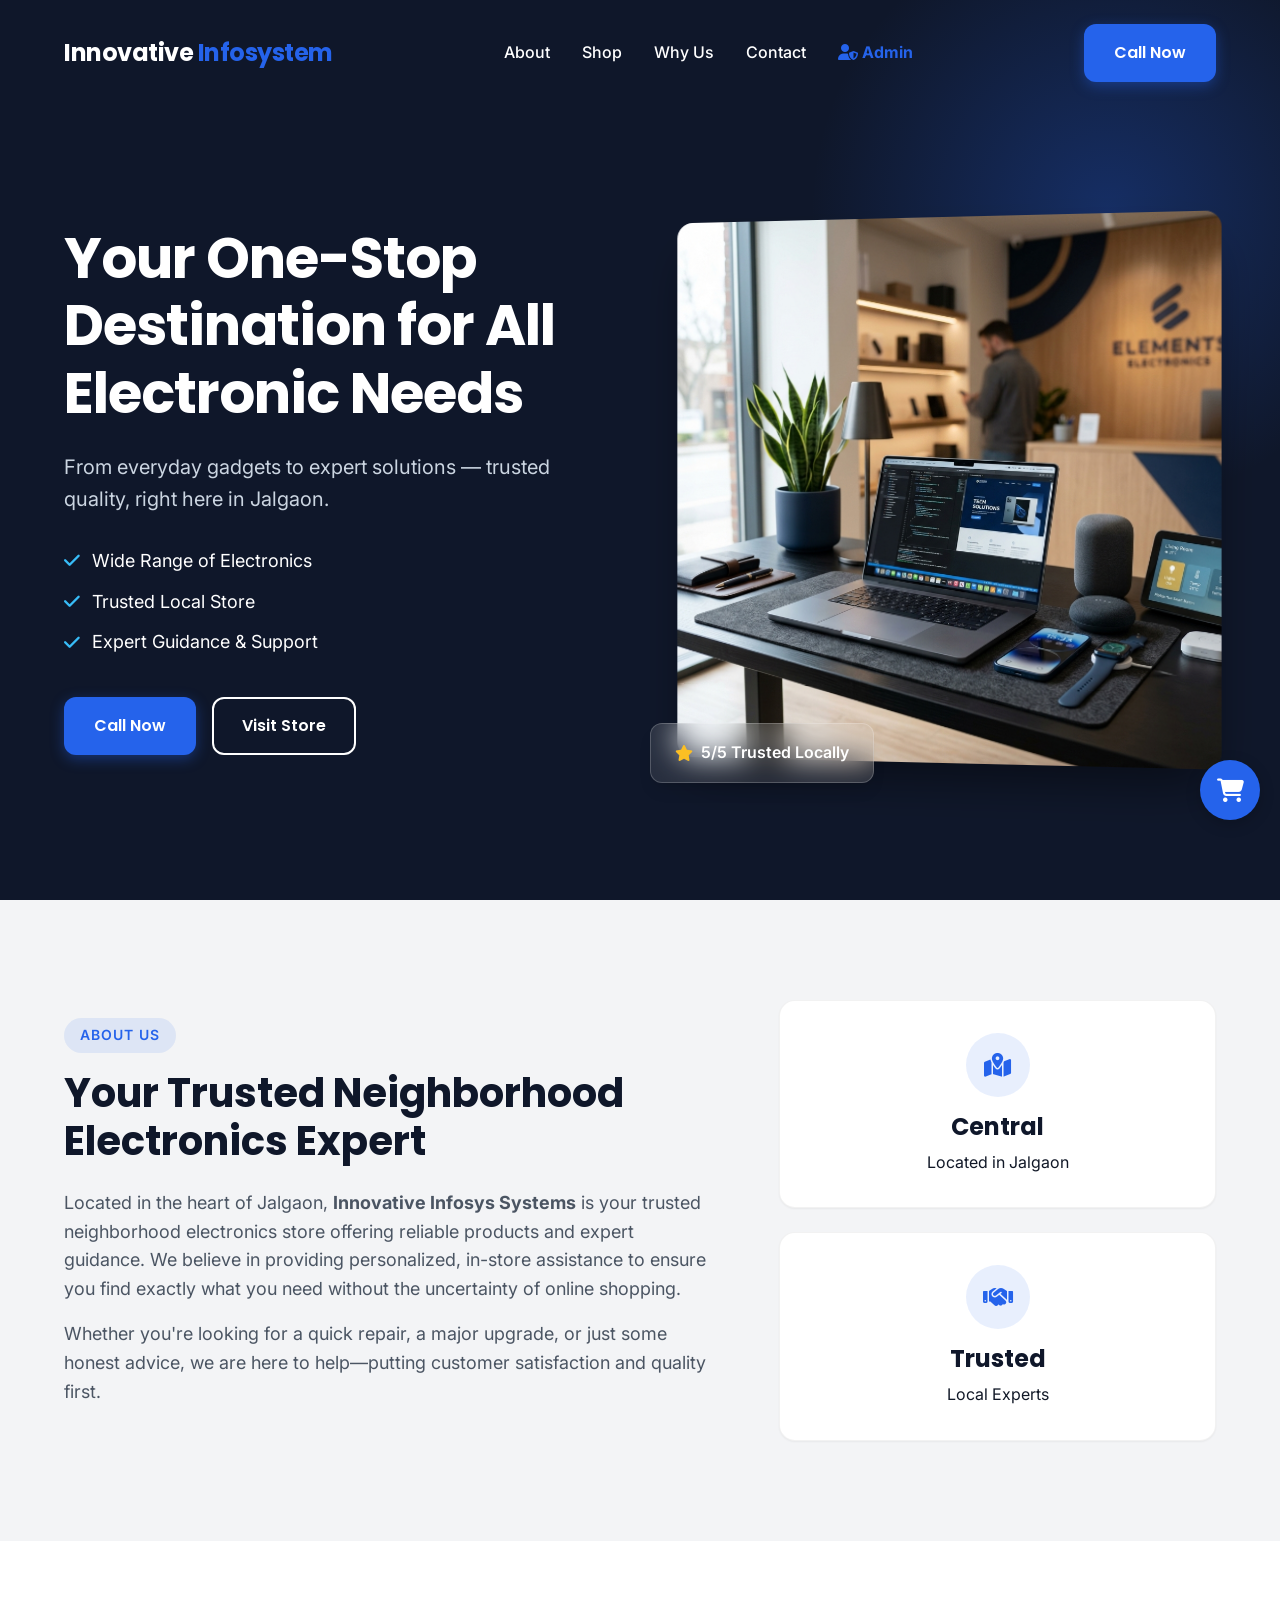
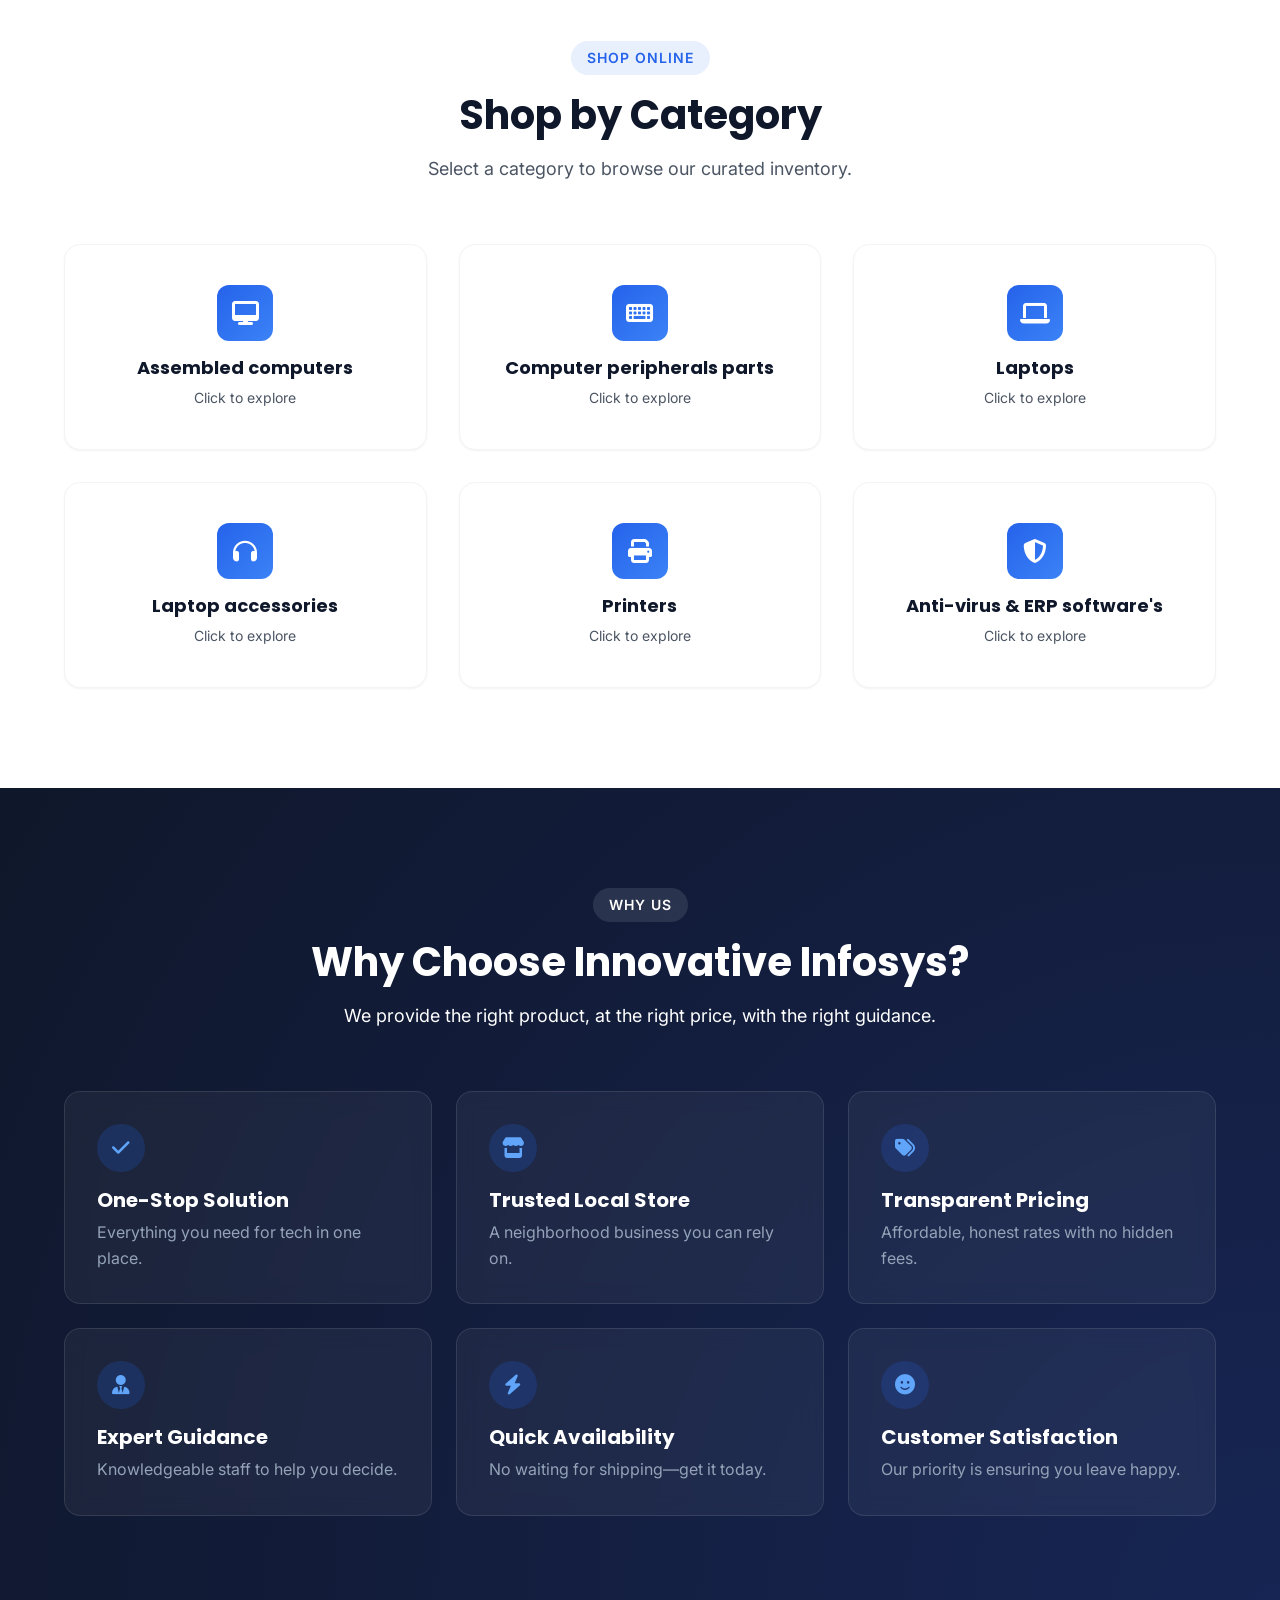
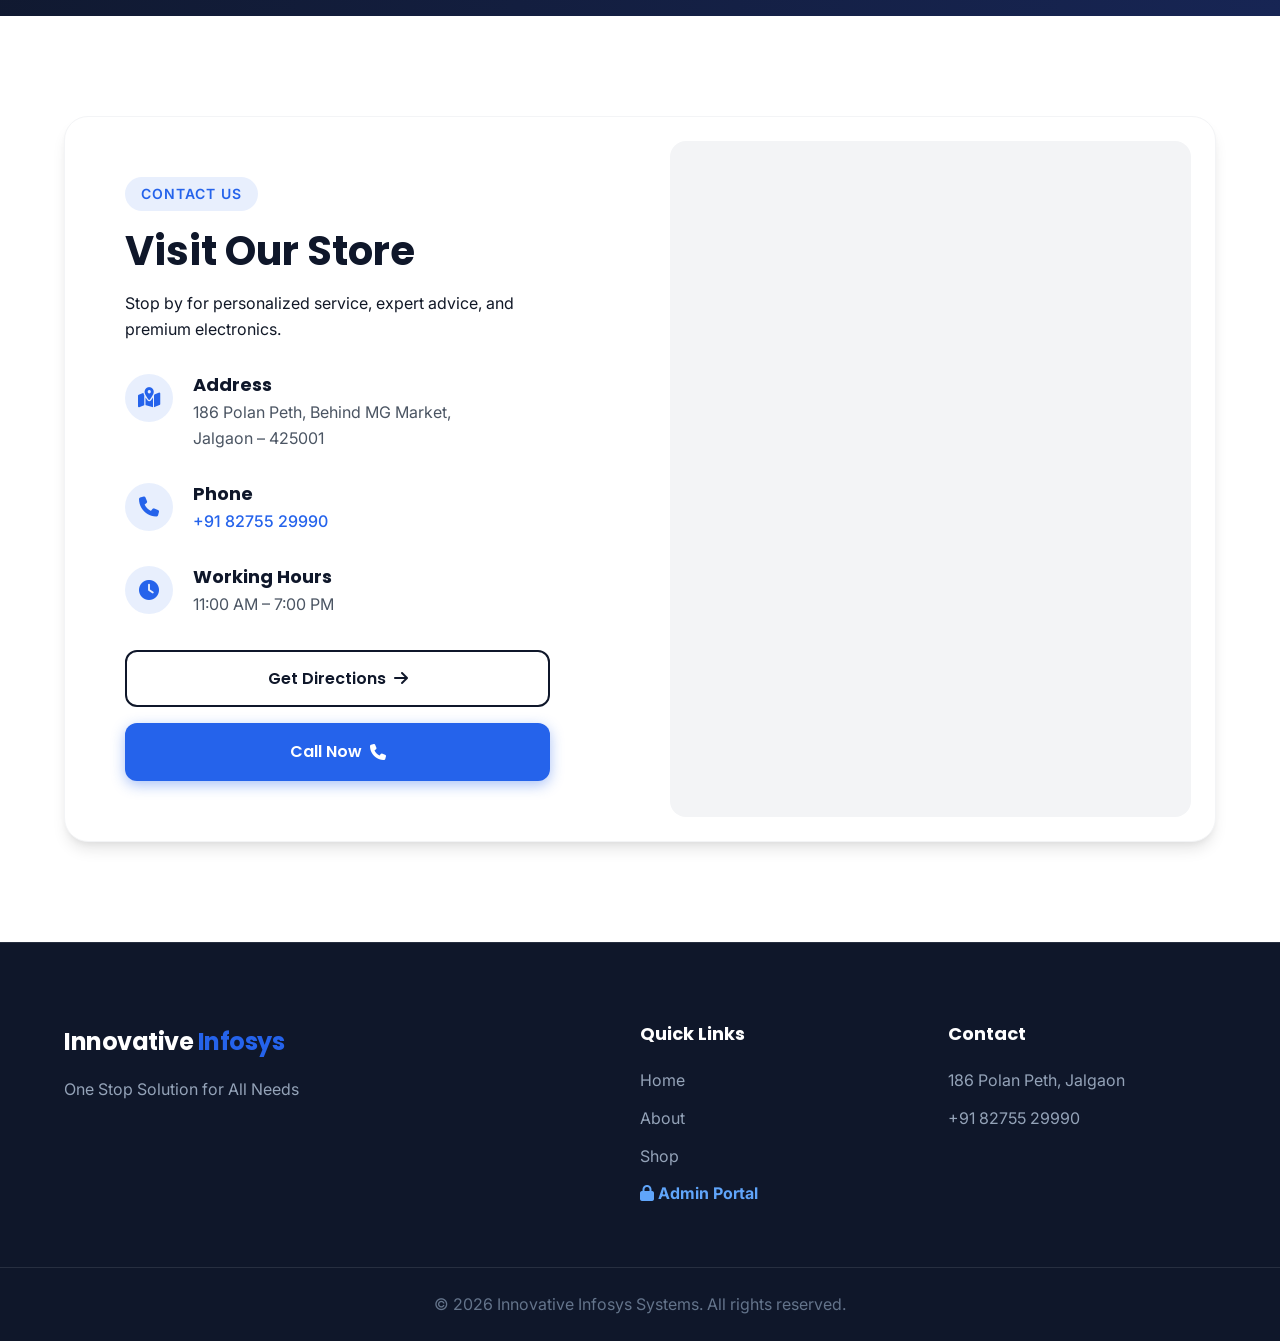
==== index.html @ 5d52fcf6 "First Commit" ====
<!DOCTYPE html>
<html lang="en">

<head>
    <meta charset="UTF-8">
    <meta name="viewport" content="width=device-width, initial-scale=1.0">
    <meta name="description"
        content="Innovative Infosys Systems - Your one-stop destination for all electronic needs in Jalgaon.">
    <title>Innovative Infosys Systems | Premium Electronics Store Jalgaon</title>
    <!-- Google Fonts -->
    <link rel="preconnect" href="https://fonts.googleapis.com">
    <link rel="preconnect" href="https://fonts.gstatic.com" crossorigin>
    <link
        href="https://fonts.googleapis.com/css2?family=Inter:wght@400;500;600&family=Poppins:wght@500;600;700&display=swap"
        rel="stylesheet">
    <!-- FontAwesome -->
    <link rel="stylesheet" href="https://cdnjs.cloudflare.com/ajax/libs/font-awesome/6.4.0/css/all.min.css">
    <!-- Custom CSS -->
    <link rel="stylesheet" href="styles.css">
</head>

<body>
    <header id="header">
        <div class="container header-container">
            <a href="#" class="logo">Innovative <span>Infosystem</span></a>
            <nav class="desktop-nav">
                <ul>
                    <li><a href="#about">About</a></li>
                    <li><a href="#shop">Shop</a></li>
                    <li><a href="#why-choose-us">Why Us</a></li>
                    <li><a href="#contact">Contact</a></li>
                    <li><a href="admin.html" style="color: var(--accent-color); font-weight: bold;"><i class="fa-solid fa-user-shield"></i> Admin</a></li>
                </ul>
            </nav>
            <div style="display: flex; gap: 12px; align-items: center;">
                <a href="tel:+918275529990" class="btn btn-primary d-none-mobile">Call Now</a>
            </div>
        </div>
    </header>

    <main>
        <!-- Hero Section -->
        <section class="hero" id="home">
            <div class="container hero-container">
                <div class="hero-content">
                    <h1>Your One-Stop Destination for All Electronic Needs</h1>
                    <p class="subheadline">From everyday gadgets to expert solutions — trusted quality, right here in
                        Jalgaon.</p>
                    <ul class="hero-features">
                        <li><i class="fa-solid fa-check"></i> Wide Range of Electronics</li>
                        <li><i class="fa-solid fa-check"></i> Trusted Local Store</li>
                        <li><i class="fa-solid fa-check"></i> Expert Guidance & Support</li>
                    </ul>
                    <div class="hero-ctas">
                        <a href="tel:+918275529990" class="btn btn-primary">Call Now</a>
                        <a href="#contact" class="btn btn-outline-light">Visit Store</a>
                    </div>
                </div>
                <div class="hero-image-wrapper">
                    <img src="innovative_hero.png" alt="Premium electronics setup showcasing modern gadgets"
                        class="hero-image">
                    <div class="glass-badge">
                        <i class="fa-solid fa-star"></i> 5/5 Trusted Locally
                    </div>
                </div>
            </div>
            <!-- Decorative gradient element -->
            <div class="hero-glow"></div>
        </section>

        <!-- About Section -->
        <section class="about section-padding bg-light" id="about">
            <div class="container about-container">
                <div class="about-text">
                    <div class="section-badge">About Us</div>
                    <h2>Your Trusted Neighborhood Electronics Expert</h2>
                    <p>Located in the heart of Jalgaon, <strong>Innovative Infosys Systems</strong> is your trusted
                        neighborhood electronics store offering reliable products and expert guidance. We believe in
                        providing personalized, in-store assistance to ensure you find exactly what you need without the
                        uncertainty of online shopping.</p>
                    <p>Whether you're looking for a quick repair, a major upgrade, or just some honest advice, we are
                        here to help—putting customer satisfaction and quality first.</p>
                </div>
                <div class="about-stats">
                    <div class="stat-card">
                        <div class="stat-icon"><i class="fa-solid fa-map-location-dot"></i></div>
                        <h3>Central</h3>
                        <p>Located in Jalgaon</p>
                    </div>
                    <div class="stat-card">
                        <div class="stat-icon"><i class="fa-solid fa-handshake"></i></div>
                        <h3>Trusted</h3>
                        <p>Local Experts</p>
                    </div>
                </div>
            </div>
        </section>

        <!-- Shop Section -->
        <section class="services section-padding" id="shop">
            <div class="container">
                <div class="section-header text-center">
                    <div class="section-badge">Shop Online</div>
                    <h2>Our Featured Products</h2>
                    <p class="section-subtitle">Browse and order directly via WhatsApp.</p>
                </div>
                <!-- Dynamic Products Container -->
                <div class="services-grid" id="productGrid">
                    <!-- Products will be injected here by script.js -->
                </div>
            </div>
        </section>

        <!-- Why Choose Us -->
        <section class="why-us section-padding" id="why-choose-us">
            <div class="container">
                <div class="section-header text-center white-text">
                    <div class="section-badge badge-light">Why Us</div>
                    <h2>Why Choose Innovative Infosys?</h2>
                    <p class="section-subtitle text-lighter">We provide the right product, at the right price, with the
                        right guidance.</p>
                </div>
                <div class="why-grid">
                    <div class="why-card">
                        <div class="why-icon"><i class="fa-solid fa-check"></i></div>
                        <h4>One-Stop Solution</h4>
                        <p>Everything you need for tech in one place.</p>
                    </div>
                    <div class="why-card">
                        <div class="why-icon"><i class="fa-solid fa-store"></i></div>
                        <h4>Trusted Local Store</h4>
                        <p>A neighborhood business you can rely on.</p>
                    </div>
                    <div class="why-card">
                        <div class="why-icon"><i class="fa-solid fa-tags"></i></div>
                        <h4>Transparent Pricing</h4>
                        <p>Affordable, honest rates with no hidden fees.</p>
                    </div>
                    <div class="why-card">
                        <div class="why-icon"><i class="fa-solid fa-user-tie"></i></div>
                        <h4>Expert Guidance</h4>
                        <p>Knowledgeable staff to help you decide.</p>
                    </div>
                    <div class="why-card">
                        <div class="why-icon"><i class="fa-solid fa-bolt"></i></div>
                        <h4>Quick Availability</h4>
                        <p>No waiting for shipping—get it today.</p>
                    </div>
                    <div class="why-card">
                        <div class="why-icon"><i class="fa-solid fa-face-smile"></i></div>
                        <h4>Customer Satisfaction</h4>
                        <p>Our priority is ensuring you leave happy.</p>
                    </div>
                </div>
            </div>
        </section>

        <!-- Contact Section -->
        <section class="contact section-padding" id="contact">
            <div class="container">
                <div class="contact-wrapper">
                    <div class="contact-info">
                        <div class="section-badge">Contact Us</div>
                        <h2>Visit Our Store</h2>
                        <p class="mb-4">Stop by for personalized service, expert advice, and premium electronics.</p>

                        <div class="contact-details">
                            <div class="contact-item">
                                <div class="icon-box"><i class="fa-solid fa-map-location-dot"></i></div>
                                <div>
                                    <h4>Address</h4>
                                    <p>186 Polan Peth, Behind MG Market,<br>Jalgaon – 425001</p>
                                </div>
                            </div>
                            <div class="contact-item">
                                <div class="icon-box"><i class="fa-solid fa-phone"></i></div>
                                <div>
                                    <h4>Phone</h4>
                                    <p><a href="tel:+918275529990" class="contact-link">+91 82755 29990</a></p>
                                </div>
                            </div>
                            <div class="contact-item">
                                <div class="icon-box"><i class="fa-solid fa-clock"></i></div>
                                <div>
                                    <h4>Working Hours</h4>
                                    <p>11:00 AM – 7:00 PM</p>
                                </div>
                            </div>
                        </div>

                        <div class="contact-ctas mt-4">
                            <a href="https://maps.google.com/?q=186+Polan+Peth,+Behind+MG+Market,+Jalgaon+425001"
                                target="_blank" class="btn btn-outline w-100 mb-3">Get Directions <i
                                    class="fa-solid fa-arrow-right ml-2"></i></a>
                            <a href="tel:+918275529990" class="btn btn-primary w-100 d-mobile-none">Call Now <i
                                    class="fa-solid fa-phone ml-2"></i></a>
                        </div>
                    </div>
                    <div class="contact-map">
                        <div class="map-placeholder">
                            <iframe
                                src="https://www.google.com/maps/embed?pb=!1m18!1m12!1m3!1d3724.685375494!2d75.5606!3d21.0084!2m3!1f0!2f0!3f0!3m2!1i1024!2i768!4f13.1!3m3!1m2!1s0x0%3A0x0!2zMjHCsDAwJzMwLjIiTiA3NcKwMzMnMzguMiJF!5e0!3m2!1sen!2sin!4v1620000000000!5m2!1sen!2sin"
                                width="100%" height="100%" style="border:0; border-radius: 16px;" allowfullscreen=""
                                loading="lazy"></iframe>
                        </div>
                    </div>
                </div>
            </div>
        </section>
    </main>

    <footer class="footer">
        <div class="container footer-container">
            <div class="footer-brand">
                <a href="#" class="logo footer-logo">Innovative <span>Infosys</span></a>
                <p>One Stop Solution for All Needs</p>
            </div>
            <div class="footer-links">
                <h4>Quick Links</h4>
                <ul>
                    <li><a href="#home">Home</a></li>
                    <li><a href="#about">About</a></li>
                    <li><a href="#shop">Shop</a></li>
                    <li><a href="admin.html" style="color: #60A5FA; font-weight: bold;"><i class="fa-solid fa-lock"></i> Admin Portal</a></li>
                </ul>
            </div>
            <div class="footer-links">
                <h4>Contact</h4>
                <ul>
                    <li>186 Polan Peth, Jalgaon</li>
                    <li><a href="tel:+918275529990">+91 82755 29990</a></li>
                </ul>
            </div>
        </div>
        <div class="footer-bottom">
            <p>&copy; 2026 Innovative Infosys Systems. All rights reserved.</p>
        </div>
    </footer>

    <!-- Cart Overlay -->
    <div class="modal-overlay" id="cartOverlay">
        <div class="modal-content cart-content" style="max-width: 400px; position: absolute; right: 0; top: 0; bottom: 0; height: 100%; border-radius: 0;">
            <div style="display:flex; justify-content:space-between; align-items:center;" class="mb-4">
                <h3>Your Cart</h3>
                <button class="btn btn-outline btn-sm" id="closeCartBtn"><i class="fa-solid fa-times"></i></button>
            </div>
            <div id="cartItems" style="flex-grow: 1; overflow-y: auto; margin-bottom: 20px;">
                <!-- Cart items injected here -->
            </div>
            <div class="cart-footer" style="border-top: 1px solid #E2E8F0; padding-top: 16px;">
                <div style="display:flex; justify-content:space-between; margin-bottom: 16px; font-weight: bold; font-size: 1.25rem;">
                    <span>Total:</span>
                    <span id="cartTotal">₹0</span>
                </div>
                <button id="whatsappCheckoutBtn" class="btn btn-primary w-100" style="background-color: #25D366; border-color: transparent;"><i class="fa-brands fa-whatsapp" style="margin-right: 8px;"></i> Checkout via WhatsApp</button>
            </div>
        </div>
    </div>

    <!-- Floating Cart Button -->
    <button class="btn btn-primary" id="floatingCartBtn" style="position: fixed; bottom: 80px; right: 20px; border-radius: 50%; width: 60px; height: 60px; font-size: 1.5rem; z-index: 999; display: flex; box-shadow: 0 4px 15px rgba(0,0,0,0.2);">
        <i class="fa-solid fa-cart-shopping"></i>
        <span id="cartCountBadge" style="position: absolute; top: -5px; right: -5px; background: #EF4444; color: white; font-size: 0.75rem; border-radius: 50%; padding: 4px 8px; font-weight: bold; display: none;">0</span>
    </button>

    <!-- Mobile Sticky CTA -->
    <div class="mobile-sticky-cta" id="mobileCta">
        <a href="tel:+918275529990" class="btn btn-primary w-100"><i class="fa-solid fa-phone"></i> Call Now</a>
    </div>

    <script src="script.js"></script>
</body>

</html>
---- styles.css ----
/* 
   Innovative Infosys Systems - Premium Vanilla CSS
*/

:root {
  --primary-color: #0F172A; /* Deep Navy Blue */
  --secondary-color: #FFFFFF; /* Clean White */
  --accent-color: #2563EB; /* Electric Blue */
  --neutral-color: #F3F4F6; /* Light Gray */
  --text-main: #111827; /* Charcoal */
  --text-light: #4B5563; /* Gray for softer text */
  --font-heading: 'Poppins', sans-serif;
  --font-body: 'Inter', sans-serif;
  --transition: all 0.3s ease;
  --shadow-sm: 0 1px 2px 0 rgba(0, 0, 0, 0.05);
  --shadow-md: 0 4px 6px -1px rgba(0, 0, 0, 0.1), 0 2px 4px -1px rgba(0, 0, 0, 0.06);
  --shadow-lg: 0 10px 15px -3px rgba(0, 0, 0, 0.1), 0 4px 6px -2px rgba(0, 0, 0, 0.05);
  --shadow-hover: 0 20px 25px -5px rgba(0, 0, 0, 0.1), 0 10px 10px -5px rgba(0, 0, 0, 0.04);
  --border-radius-sm: 8px;
  --border-radius-md: 12px;
  --border-radius-lg: 16px;
  --border-radius-xl: 24px;
}

/* Reset & Base Styles */
* {
    margin: 0;
    padding: 0;
    box-sizing: border-box;
}

html {
    scroll-behavior: smooth;
}

body {
    font-family: var(--font-body);
    color: var(--text-main);
    background-color: var(--secondary-color);
    line-height: 1.6;
    overflow-x: hidden;
}

h1, h2, h3, h4, h5, h6 {
    font-family: var(--font-heading);
    color: var(--primary-color);
    line-height: 1.2;
}

a {
    text-decoration: none;
    color: inherit;
    transition: var(--transition);
}

ul {
    list-style: none;
}

img {
    max-width: 100%;
    height: auto;
    display: block;
}

.container {
    width: 100%;
    max-width: 1200px;
    margin: 0 auto;
    padding: 0 24px;
}

.section-padding {
    padding: 100px 0;
}

.text-center { text-align: center; }
.mb-3 { margin-bottom: 1rem; }
.mb-4 { margin-bottom: 2rem; }
.mt-3 { margin-top: 1rem; }
.mt-4 { margin-top: 2rem; }
.ml-2 { margin-left: 0.5rem; }
.w-100 { width: 100%; }

.bg-light { background-color: var(--neutral-color); }
.bg-dark { background-color: var(--primary-color); }

/* Typography */
.section-subtitle {
    color: var(--text-light);
    font-size: 1.125rem;
    max-width: 600px;
    margin: 16px auto 0;
}

.text-lighter { color: #CBD5E1; }
.white-text h2, .white-text p { color: var(--secondary-color); }

/* Buttons */
.btn {
    display: inline-flex;
    align-items: center;
    justify-content: center;
    padding: 14px 28px;
    font-family: var(--font-heading);
    font-weight: 600;
    font-size: 1rem;
    border-radius: var(--border-radius-md);
    cursor: pointer;
    transition: var(--transition);
    border: 2px solid transparent;
}

.btn:active {
    transform: scale(0.98);
}

.btn-primary {
    background-color: var(--accent-color);
    color: var(--secondary-color);
    box-shadow: 0 4px 14px 0 rgba(37, 99, 235, 0.39);
}

.btn-primary:hover {
    background-color: #1D4ED8;
    box-shadow: 0 6px 20px rgba(37, 99, 235, 0.23);
}

.btn-outline {
    background-color: transparent;
    color: var(--primary-color);
    border-color: var(--primary-color);
}

.btn-outline:hover {
    background-color: var(--primary-color);
    color: var(--secondary-color);
}

.btn-outline-light {
    background-color: transparent;
    color: var(--secondary-color);
    border-color: var(--secondary-color);
}

.btn-outline-light:hover {
    background-color: var(--secondary-color);
    color: var(--primary-color);
}

/* Badges */
.section-badge {
    display: inline-block;
    padding: 6px 16px;
    background-color: rgba(37, 99, 235, 0.1);
    color: var(--accent-color);
    font-weight: 600;
    font-size: 0.875rem;
    border-radius: 100px;
    margin-bottom: 16px;
    text-transform: uppercase;
    letter-spacing: 1px;
}
.badge-light {
    background-color: rgba(255, 255, 255, 0.1);
    color: var(--secondary-color);
}

/* Header */
header {
    position: fixed;
    top: 0;
    left: 0;
    width: 100%;
    z-index: 1000;
    padding: 24px 0;
    background-color: transparent;
    transition: var(--transition);
}

header.scrolled {
    background-color: rgba(255, 255, 255, 0.95);
    backdrop-filter: blur(10px);
    padding: 16px 0;
    box-shadow: var(--shadow-sm);
}

.header-container {
    display: flex;
    justify-content: space-between;
    align-items: center;
}

.logo {
    font-family: var(--font-heading);
    font-size: 1.5rem;
    font-weight: 700;
    color: var(--primary-color);
    letter-spacing: -0.5px;
}

header.scrolled .logo { color: var(--primary-color); }

.logo span {
    color: var(--accent-color);
}

.desktop-nav ul {
    display: flex;
    gap: 32px;
}

.desktop-nav a {
    font-weight: 500;
    color: var(--text-main);
    font-size: 1rem;
    position: relative;
}

header:not(.scrolled) .desktop-nav a {
    color: var(--secondary-color); /* For the dark hero background */
}

header:not(.scrolled) .logo {
    color: var(--secondary-color);
}

.desktop-nav a::after {
    content: '';
    position: absolute;
    width: 0;
    height: 2px;
    bottom: -4px;
    left: 0;
    background-color: var(--accent-color);
    transition: var(--transition);
}

.desktop-nav a:hover::after {
    width: 100%;
}

/* Hero Section */
.hero {
    position: relative;
    background-color: var(--primary-color);
    color: var(--secondary-color);
    min-height: 100vh;
    display: flex;
    align-items: center;
    padding-top: 80px;
    overflow: hidden;
}

.hero-glow {
    position: absolute;
    top: -10%;
    right: -10%;
    width: 600px;
    height: 600px;
    background: radial-gradient(circle, rgba(37, 99, 235, 0.3) 0%, rgba(15, 23, 42, 0) 70%);
    z-index: 1;
}

.hero-container {
    display: grid;
    grid-template-columns: 1fr 1fr;
    gap: 60px;
    align-items: center;
    position: relative;
    z-index: 2;
}

.hero-content h1 {
    font-size: 3.5rem;
    color: var(--secondary-color);
    margin-bottom: 24px;
    letter-spacing: -1px;
}

.subheadline {
    font-size: 1.25rem;
    color: #CBD5E1;
    margin-bottom: 32px;
    max-width: 90%;
}

.hero-features {
    margin-bottom: 40px;
}

.hero-features li {
    display: flex;
    align-items: center;
    gap: 12px;
    margin-bottom: 12px;
    font-size: 1.125rem;
}

.hero-features i {
    color: #38BDF8;
}

.hero-ctas {
    display: flex;
    gap: 16px;
}

.hero-image-wrapper {
    position: relative;
}

.hero-image {
    border-radius: var(--border-radius-lg);
    box-shadow: 0 25px 50px -12px rgba(0, 0, 0, 0.5);
    transform: perspective(1000px) rotateY(-5deg);
    transition: var(--transition);
}

.hero-image:hover {
    transform: perspective(1000px) rotateY(0deg);
}

.glass-badge {
    position: absolute;
    bottom: -20px;
    left: -20px;
    background: rgba(255, 255, 255, 0.1);
    backdrop-filter: blur(16px);
    -webkit-backdrop-filter: blur(16px);
    border: 1px solid rgba(255, 255, 255, 0.2);
    padding: 16px 24px;
    border-radius: var(--border-radius-md);
    font-weight: 600;
    display: flex;
    align-items: center;
    gap: 8px;
    color: var(--secondary-color);
    box-shadow: var(--shadow-lg);
}

.glass-badge i {
    color: #FBBF24;
}

/* About Section */
.about-container {
    display: grid;
    grid-template-columns: 3fr 2fr;
    gap: 60px;
    align-items: center;
}

.about-text h2 {
    font-size: 2.5rem;
    margin-bottom: 24px;
}

.about-text p {
    color: var(--text-light);
    margin-bottom: 16px;
    font-size: 1.125rem;
}

.about-stats {
    display: grid;
    grid-template-columns: 1fr;
    gap: 24px;
}

.stat-card {
    background-color: var(--secondary-color);
    padding: 32px;
    border-radius: var(--border-radius-lg);
    box-shadow: var(--shadow-sm);
    text-align: center;
    transition: var(--transition);
    border: 1px solid rgba(0,0,0,0.05);
}

.stat-card:hover {
    transform: translateY(-5px);
    box-shadow: var(--shadow-md);
}

.stat-icon {
    width: 64px;
    height: 64px;
    background-color: rgba(37, 99, 235, 0.1);
    color: var(--accent-color);
    border-radius: 50%;
    display: flex;
    justify-content: center;
    align-items: center;
    font-size: 1.5rem;
    margin: 0 auto 16px;
}

.stat-card h3 {
    font-size: 1.5rem;
    margin-bottom: 8px;
}

/* Services */
.section-header h2 {
    font-size: 2.5rem;
}

.services-grid {
    display: grid;
    grid-template-columns: repeat(3, 1fr);
    gap: 32px;
    margin-top: 60px;
}

.service-card {
    background-color: var(--secondary-color);
    padding: 40px 32px;
    border-radius: var(--border-radius-lg);
    box-shadow: var(--shadow-sm);
    border: 1px solid var(--neutral-color);
    transition: var(--transition);
}

.service-card:hover {
    transform: translateY(-8px);
    box-shadow: var(--shadow-hover);
    border-color: rgba(37, 99, 235, 0.2);
}

.service-icon {
    width: 56px;
    height: 56px;
    background: linear-gradient(135deg, var(--accent-color), #3B82F6);
    color: var(--secondary-color);
    border-radius: 12px;
    display: flex;
    justify-content: center;
    align-items: center;
    font-size: 1.5rem;
    margin-bottom: 24px;
}

.service-card h3 {
    font-size: 1.25rem;
    margin-bottom: 12px;
}

.service-card p {
    color: var(--text-light);
}

/* Why Choose Us */
.why-us {
    background-color: var(--primary-color);
    position: relative;
    background-image: radial-gradient(circle at 100% 100%, #172554 0%, var(--primary-color) 100%);
}

.why-grid {
    display: grid;
    grid-template-columns: repeat(3, 1fr);
    gap: 24px;
    margin-top: 60px;
}

.why-card {
    background: rgba(255, 255, 255, 0.05);
    border: 1px solid rgba(255, 255, 255, 0.1);
    padding: 32px;
    border-radius: var(--border-radius-lg);
    backdrop-filter: blur(10px);
    transition: var(--transition);
    color: var(--secondary-color);
}

.why-card:hover {
    background: rgba(255, 255, 255, 0.1);
    transform: translateY(-5px);
}

.why-icon {
    width: 48px;
    height: 48px;
    background-color: rgba(37, 99, 235, 0.2);
    color: #60A5FA;
    border-radius: 50%;
    display: flex;
    justify-content: center;
    align-items: center;
    font-size: 1.25rem;
    margin-bottom: 16px;
}

.why-card h4 {
    color: var(--secondary-color);
    font-size: 1.25rem;
    margin-bottom: 8px;
}

.why-card p {
    color: #94A3B8;
}

/* Contact Section */
.contact-wrapper {
    display: grid;
    grid-template-columns: 1fr 1fr;
    gap: 60px;
    background-color: var(--secondary-color);
    border-radius: var(--border-radius-xl);
    box-shadow: var(--shadow-lg);
    overflow: hidden;
    border: 1px solid var(--neutral-color);
}

.contact-info {
    padding: 60px;
}

.contact-info h2 {
    font-size: 2.5rem;
    margin-bottom: 16px;
}

.contact-details {
    display: flex;
    flex-direction: column;
    gap: 32px;
}

.contact-item {
    display: flex;
    gap: 20px;
}

.icon-box {
    width: 48px;
    height: 48px;
    background-color: rgba(37, 99, 235, 0.1);
    color: var(--accent-color);
    border-radius: 50%;
    display: flex;
    justify-content: center;
    align-items: center;
    font-size: 1.25rem;
    flex-shrink: 0;
}

.contact-item h4 {
    font-size: 1.125rem;
    margin-bottom: 4px;
}

.contact-item p {
    color: var(--text-light);
}

.contact-link {
    color: var(--accent-color);
    font-weight: 500;
}

.contact-link:hover {
    text-decoration: underline;
}

.contact-map {
    height: 100%;
    min-height: 400px;
    padding: 24px 24px 24px 0;
}

.map-placeholder {
    width: 100%;
    height: 100%;
    background-color: var(--neutral-color);
    border-radius: var(--border-radius-lg);
    display: flex;
    justify-content: center;
    align-items: center;
    color: var(--text-light);
}

/* Footer */
.footer {
    background-color: var(--primary-color);
    color: var(--secondary-color);
    padding: 80px 0 24px;
    border-top: 1px solid rgba(255, 255, 255, 0.1);
}

.footer-container {
    display: grid;
    grid-template-columns: 2fr 1fr 1fr;
    gap: 40px;
    margin-bottom: 60px;
}

.footer-logo {
    color: var(--secondary-color);
    margin-bottom: 16px;
    display: inline-block;
}

.footer-brand p {
    color: #94A3B8;
    max-width: 300px;
}

.footer-links h4 {
    color: var(--secondary-color);
    font-size: 1.125rem;
    margin-bottom: 24px;
}

.footer-links ul {
    display: flex;
    flex-direction: column;
    gap: 12px;
}

.footer-links li {
    color: #94A3B8;
}

.footer-links a:hover {
    color: var(--secondary-color);
    padding-left: 4px;
}

.footer-bottom {
    text-align: center;
    color: #64748B;
    border-top: 1px solid rgba(255, 255, 255, 0.1);
    padding-top: 24px;
}

/* Mobile Sticky CTA */
.mobile-sticky-cta {
    display: none;
    position: fixed;
    bottom: 0;
    left: 0;
    width: 100%;
    padding: 16px;
    background-color: var(--secondary-color);
    box-shadow: 0 -4px 6px -1px rgba(0, 0, 0, 0.1);
    z-index: 1000;
}

/* Responsive Design */
@media (max-width: 1024px) {
    .hero-container {
        grid-template-columns: 1fr;
        text-align: center;
    }
    
    .hero-content h1 {
        font-size: 3rem;
    }
    
    .subheadline {
        margin: 0 auto 32px;
    }
    
    .hero-features {
        display: flex;
        flex-direction: column;
        align-items: center;
    }
    
    .hero-ctas {
        justify-content: center;
    }
    
    .hero-image {
        transform: none;
    }

    .glass-badge {
        left: 20px;
        bottom: 20px;
    }

    .services-grid, .why-grid {
        grid-template-columns: repeat(2, 1fr);
    }
    
    .contact-wrapper {
        grid-template-columns: 1fr;
    }
    
    .contact-map {
        padding: 0 24px 24px;
    }
}

@media (max-width: 768px) {
    .section-padding {
        padding: 60px 0;
    }

    .desktop-nav {
        display: none;
    }

    .d-none-mobile {
        display: none;
    }
    
    header.scrolled .logo {
        font-size: 1.25rem;
    }

    .hero-content h1 {
        font-size: 2.25rem;
    }

    .hero-ctas {
        flex-direction: column;
    }

    .about-container {
        grid-template-columns: 1fr;
    }

    .about-stats {
        grid-template-columns: repeat(2, 1fr);
        gap: 16px;
    }

    .services-grid, .why-grid {
        grid-template-columns: 1fr;
    }

    .footer-container {
        grid-template-columns: 1fr;
        gap: 32px;
        text-align: center;
    }

    .footer-brand p {
        margin: 0 auto;
    }
    
    .contact-info {
        padding: 32px 24px;
    }
    
    .d-mobile-none {
        display: none !important;
    }
    
    /* Enable mobile sticky CTA */
    .mobile-sticky-cta {
        display: block;
    }
    
    body {
        padding-bottom: 80px; /* Space for sticky CTA */
    }
}

/* Modals & Overlays */
.modal-overlay {
    position: fixed; top: 0; left: 0; right: 0; bottom: 0;
    background: rgba(0,0,0,0.5); display: none;
    z-index: 1050; transition: var(--transition);
}
.modal-overlay.active { display: block; }
.cart-content {
    background: white; padding: 24px; box-shadow: var(--shadow-lg);
    display: flex; flex-direction: column;
}
.product-card {
    transition: var(--transition); cursor: default;
}
.product-card:hover {
    transform: translateY(-5px);
    box-shadow: var(--shadow-hover);
}
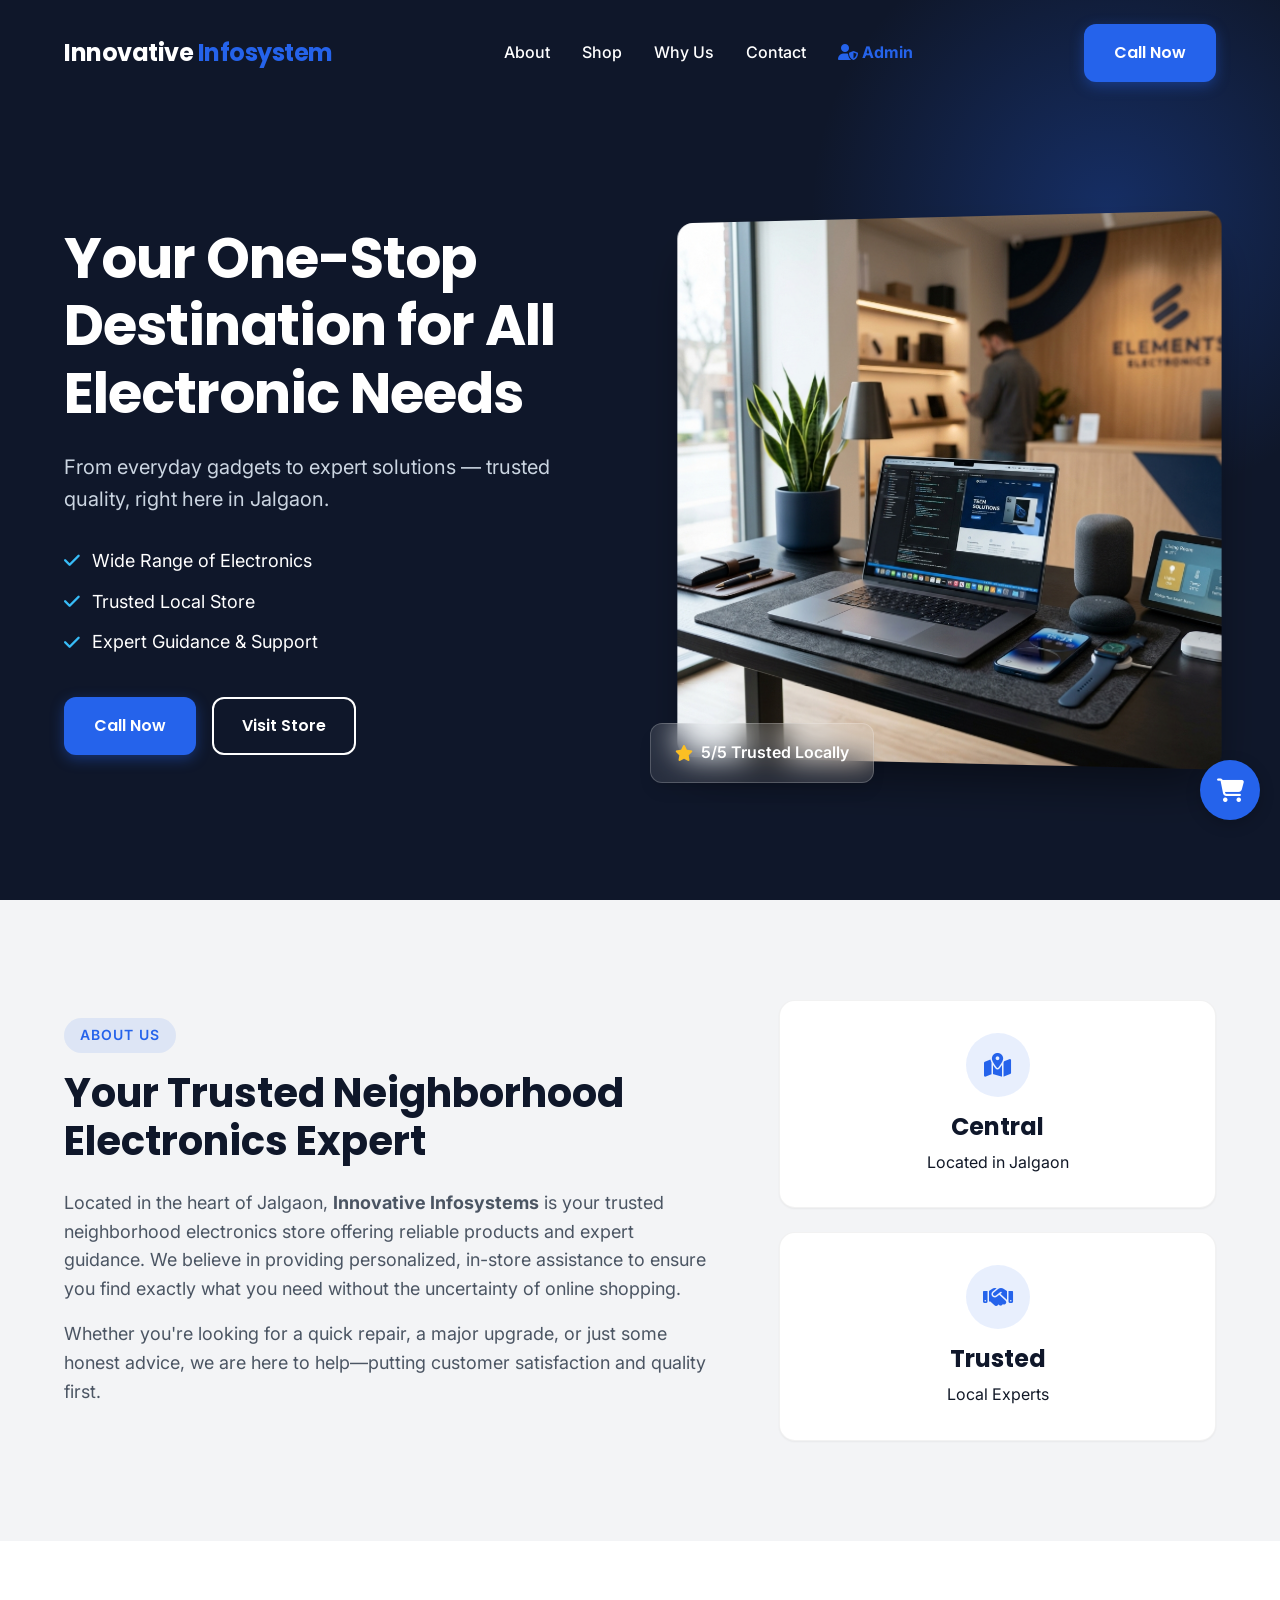
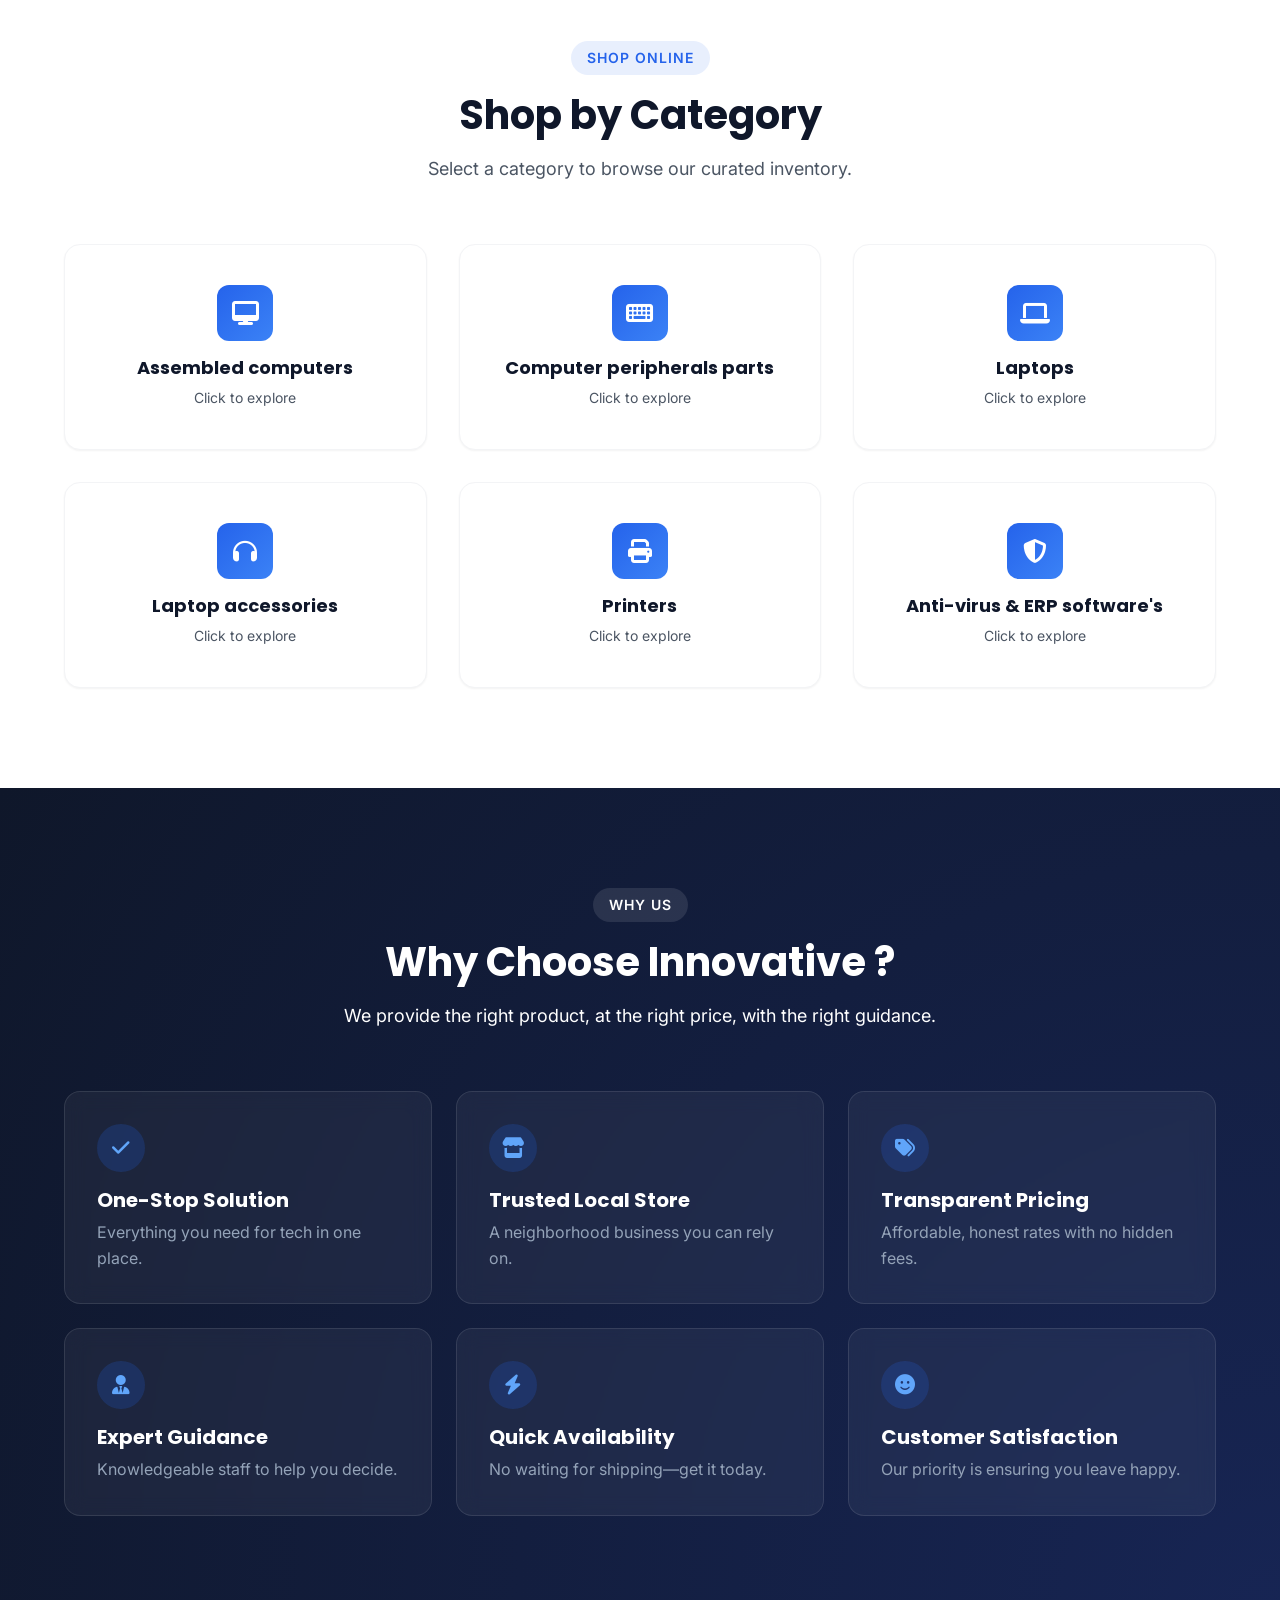
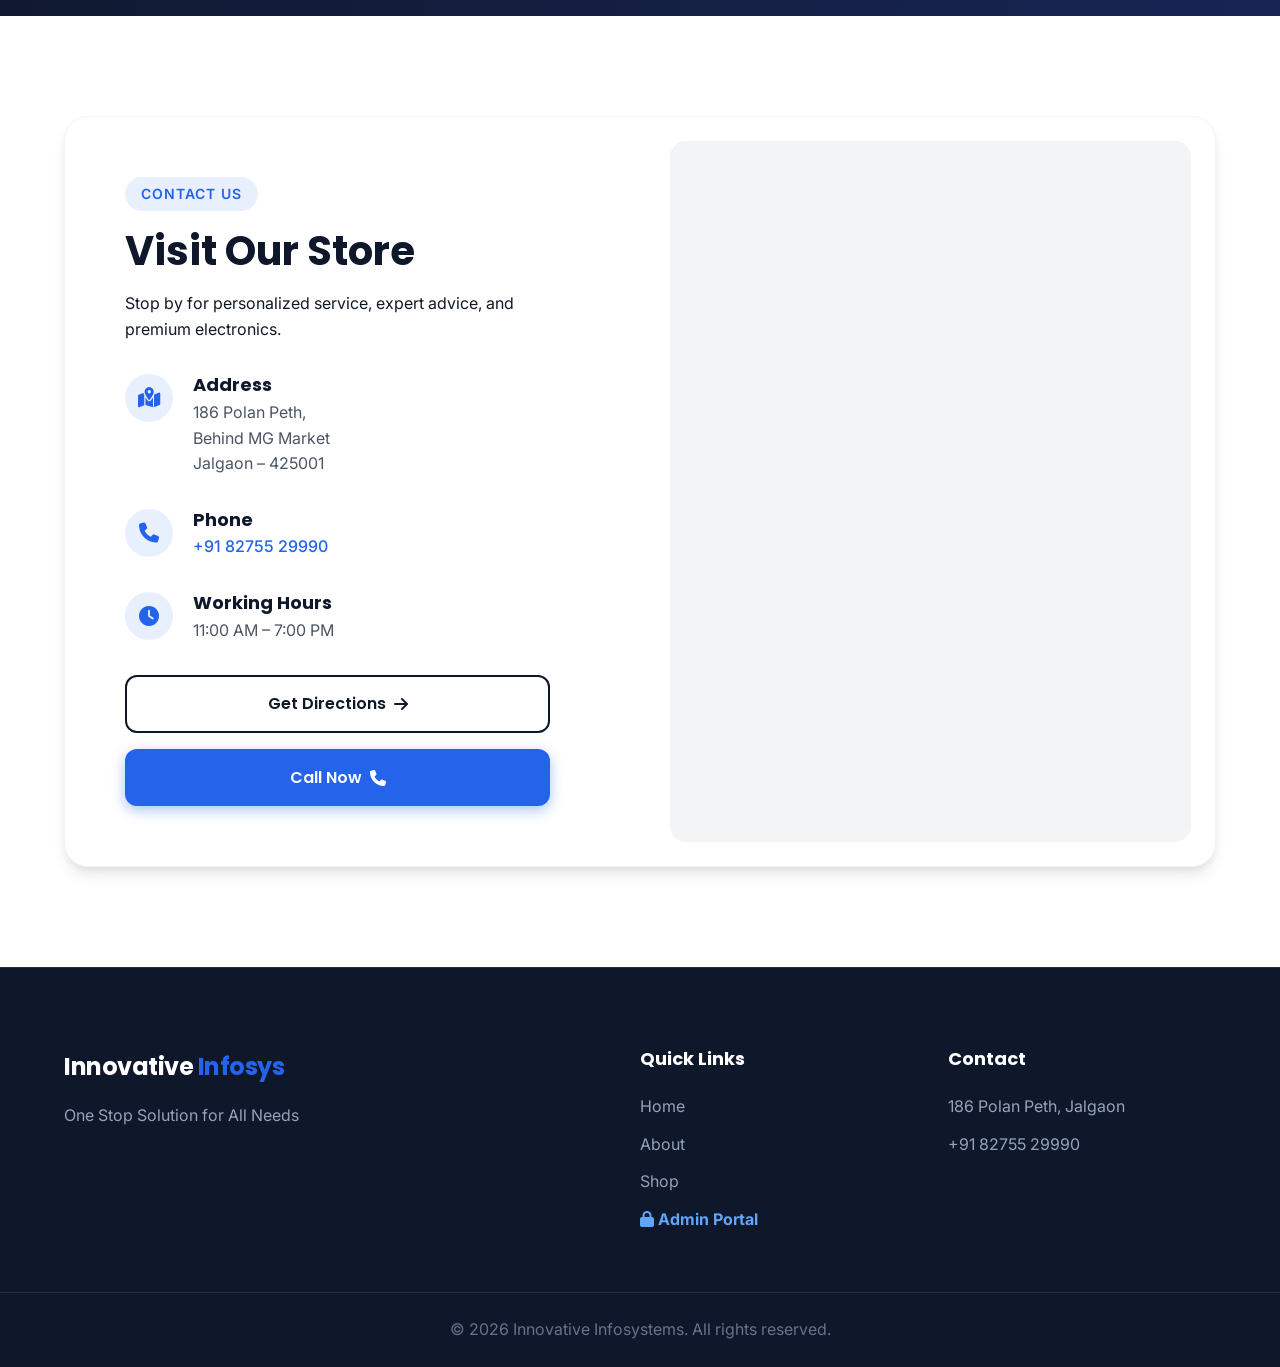
==== commit a5968ada: "Correct company name from 'Infosys Systems' to 'Infosystems'" ====
--- a/index.html
+++ b/index.html
@@ -5,8 +5,8 @@
     <meta charset="UTF-8">
     <meta name="viewport" content="width=device-width, initial-scale=1.0">
     <meta name="description"
-        content="Innovative Infosys Systems - Your one-stop destination for all electronic needs in Jalgaon.">
-    <title>Innovative Infosys Systems | Premium Electronics Store Jalgaon</title>
+        content="Innovative Infosystems - Your one-stop destination for all electronic needs in Jalgaon.">
+    <title>Innovative Infosystems | Premium Electronics Store Jalgaon</title>
     <!-- Google Fonts -->
     <link rel="preconnect" href="https://fonts.googleapis.com">
     <link rel="preconnect" href="https://fonts.gstatic.com" crossorigin>
@@ -74,7 +74,7 @@
                 <div class="about-text">
                     <div class="section-badge">About Us</div>
                     <h2>Your Trusted Neighborhood Electronics Expert</h2>
-                    <p>Located in the heart of Jalgaon, <strong>Innovative Infosys Systems</strong> is your trusted
+                    <p>Located in the heart of Jalgaon, <strong>Innovative Infosystems</strong> is your trusted
                         neighborhood electronics store offering reliable products and expert guidance. We believe in
                         providing personalized, in-store assistance to ensure you find exactly what you need without the
                         uncertainty of online shopping.</p>
@@ -116,7 +116,7 @@
             <div class="container">
                 <div class="section-header text-center white-text">
                     <div class="section-badge badge-light">Why Us</div>
-                    <h2>Why Choose Innovative Infosys?</h2>
+                    <h2>Why Choose Innovative ?</h2>
                     <p class="section-subtitle text-lighter">We provide the right product, at the right price, with the
                         right guidance.</p>
                 </div>
@@ -169,7 +169,7 @@
                                 <div class="icon-box"><i class="fa-solid fa-map-location-dot"></i></div>
                                 <div>
                                     <h4>Address</h4>
-                                    <p>186 Polan Peth, Behind MG Market,<br>Jalgaon – 425001</p>
+                                    <p>186 Polan Peth,<br>Behind MG Market<br>Jalgaon – 425001</p>
                                 </div>
                             </div>
                             <div class="contact-item">
@@ -233,7 +233,7 @@
             </div>
         </div>
         <div class="footer-bottom">
-            <p>&copy; 2026 Innovative Infosys Systems. All rights reserved.</p>
+            <p>&copy; 2026 Innovative Infosystems. All rights reserved.</p>
         </div>
     </footer>
 
@@ -271,4 +271,4 @@
     <script src="script.js"></script>
 </body>
 
-</html>+</html>
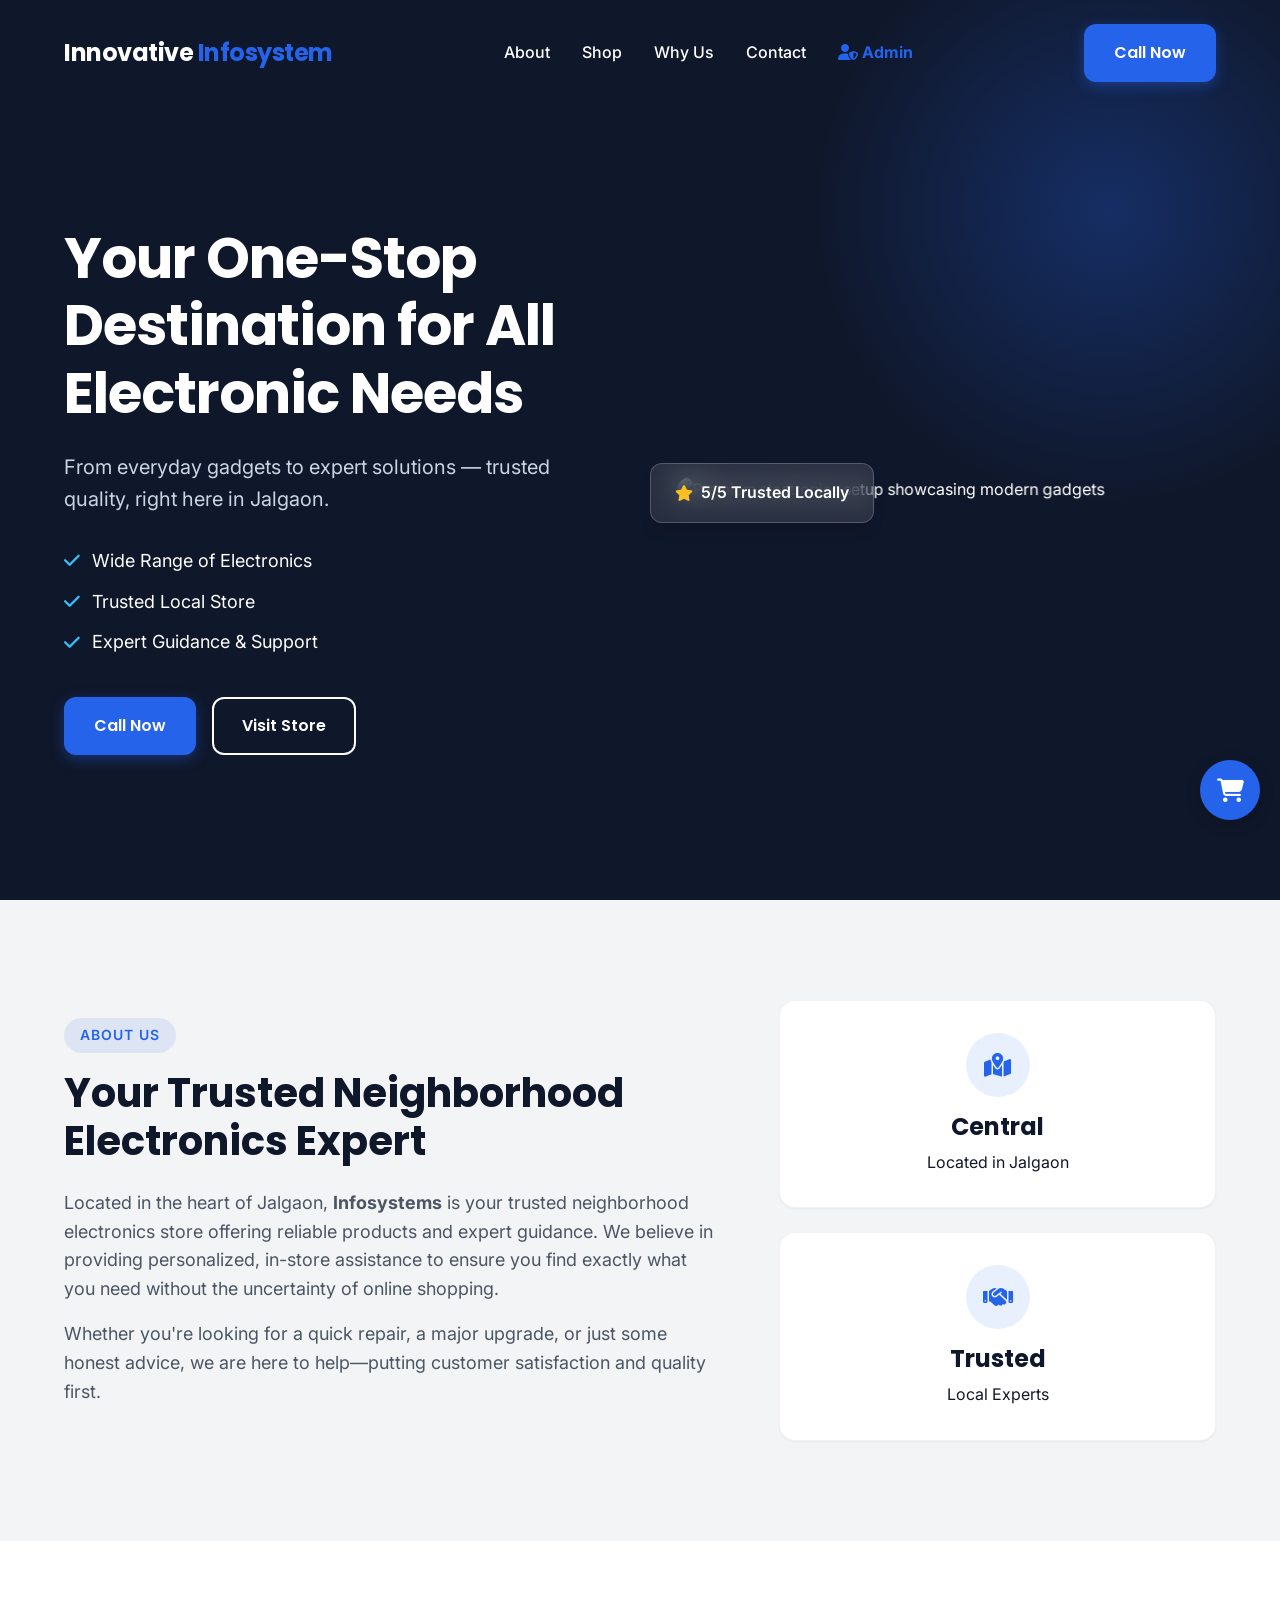
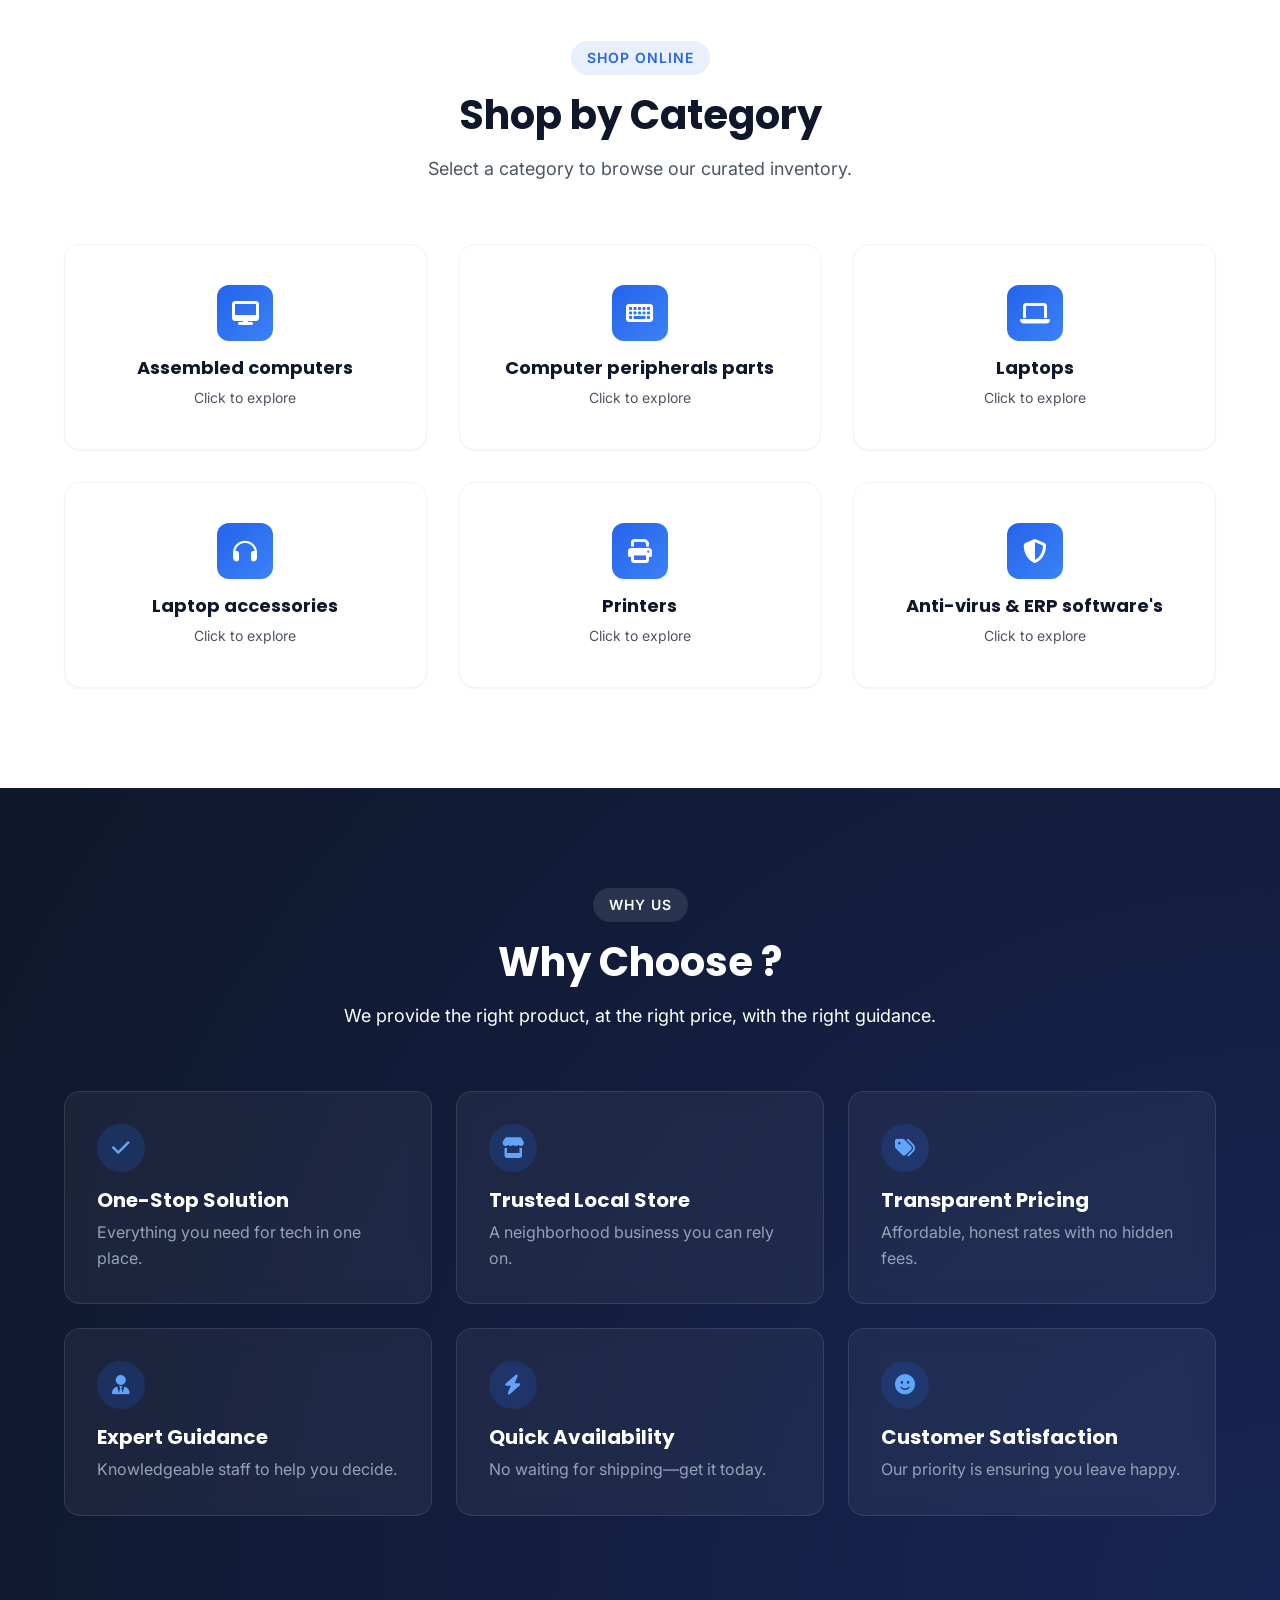
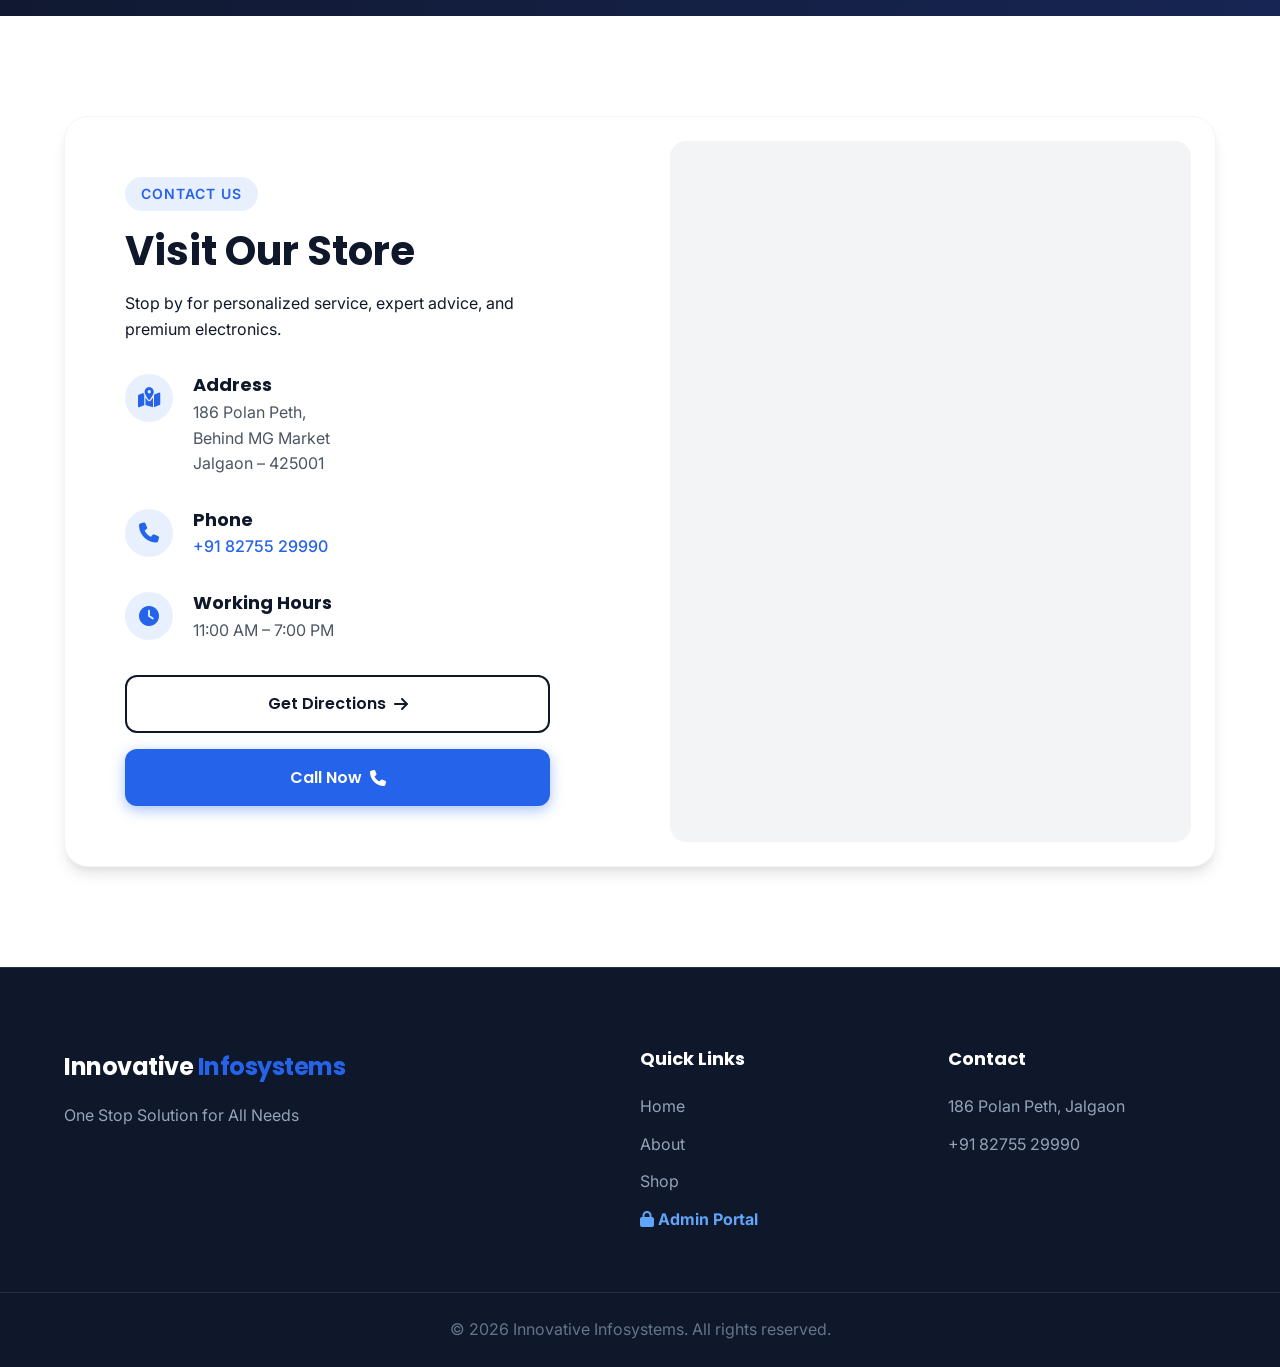
==== commit 4dc6e140: "Update brand name and image references in index.html" ====
--- a/index.html
+++ b/index.html
@@ -57,7 +57,7 @@
                     </div>
                 </div>
                 <div class="hero-image-wrapper">
-                    <img src="innovative_hero.png" alt="Premium electronics setup showcasing modern gadgets"
+                    <img src="_hero.png" alt="Premium electronics setup showcasing modern gadgets"
                         class="hero-image">
                     <div class="glass-badge">
                         <i class="fa-solid fa-star"></i> 5/5 Trusted Locally
@@ -74,7 +74,7 @@
                 <div class="about-text">
                     <div class="section-badge">About Us</div>
                     <h2>Your Trusted Neighborhood Electronics Expert</h2>
-                    <p>Located in the heart of Jalgaon, <strong>Innovative Infosystems</strong> is your trusted
+                    <p>Located in the heart of Jalgaon, <strong> Infosystems</strong> is your trusted
                         neighborhood electronics store offering reliable products and expert guidance. We believe in
                         providing personalized, in-store assistance to ensure you find exactly what you need without the
                         uncertainty of online shopping.</p>
@@ -116,7 +116,7 @@
             <div class="container">
                 <div class="section-header text-center white-text">
                     <div class="section-badge badge-light">Why Us</div>
-                    <h2>Why Choose Innovative ?</h2>
+                    <h2>Why Choose  ?</h2>
                     <p class="section-subtitle text-lighter">We provide the right product, at the right price, with the
                         right guidance.</p>
                 </div>
@@ -212,7 +212,7 @@
     <footer class="footer">
         <div class="container footer-container">
             <div class="footer-brand">
-                <a href="#" class="logo footer-logo">Innovative <span>Infosys</span></a>
+                <a href="#" class="logo footer-logo">Innovative <span>Infosystems</span></a>
                 <p>One Stop Solution for All Needs</p>
             </div>
             <div class="footer-links">
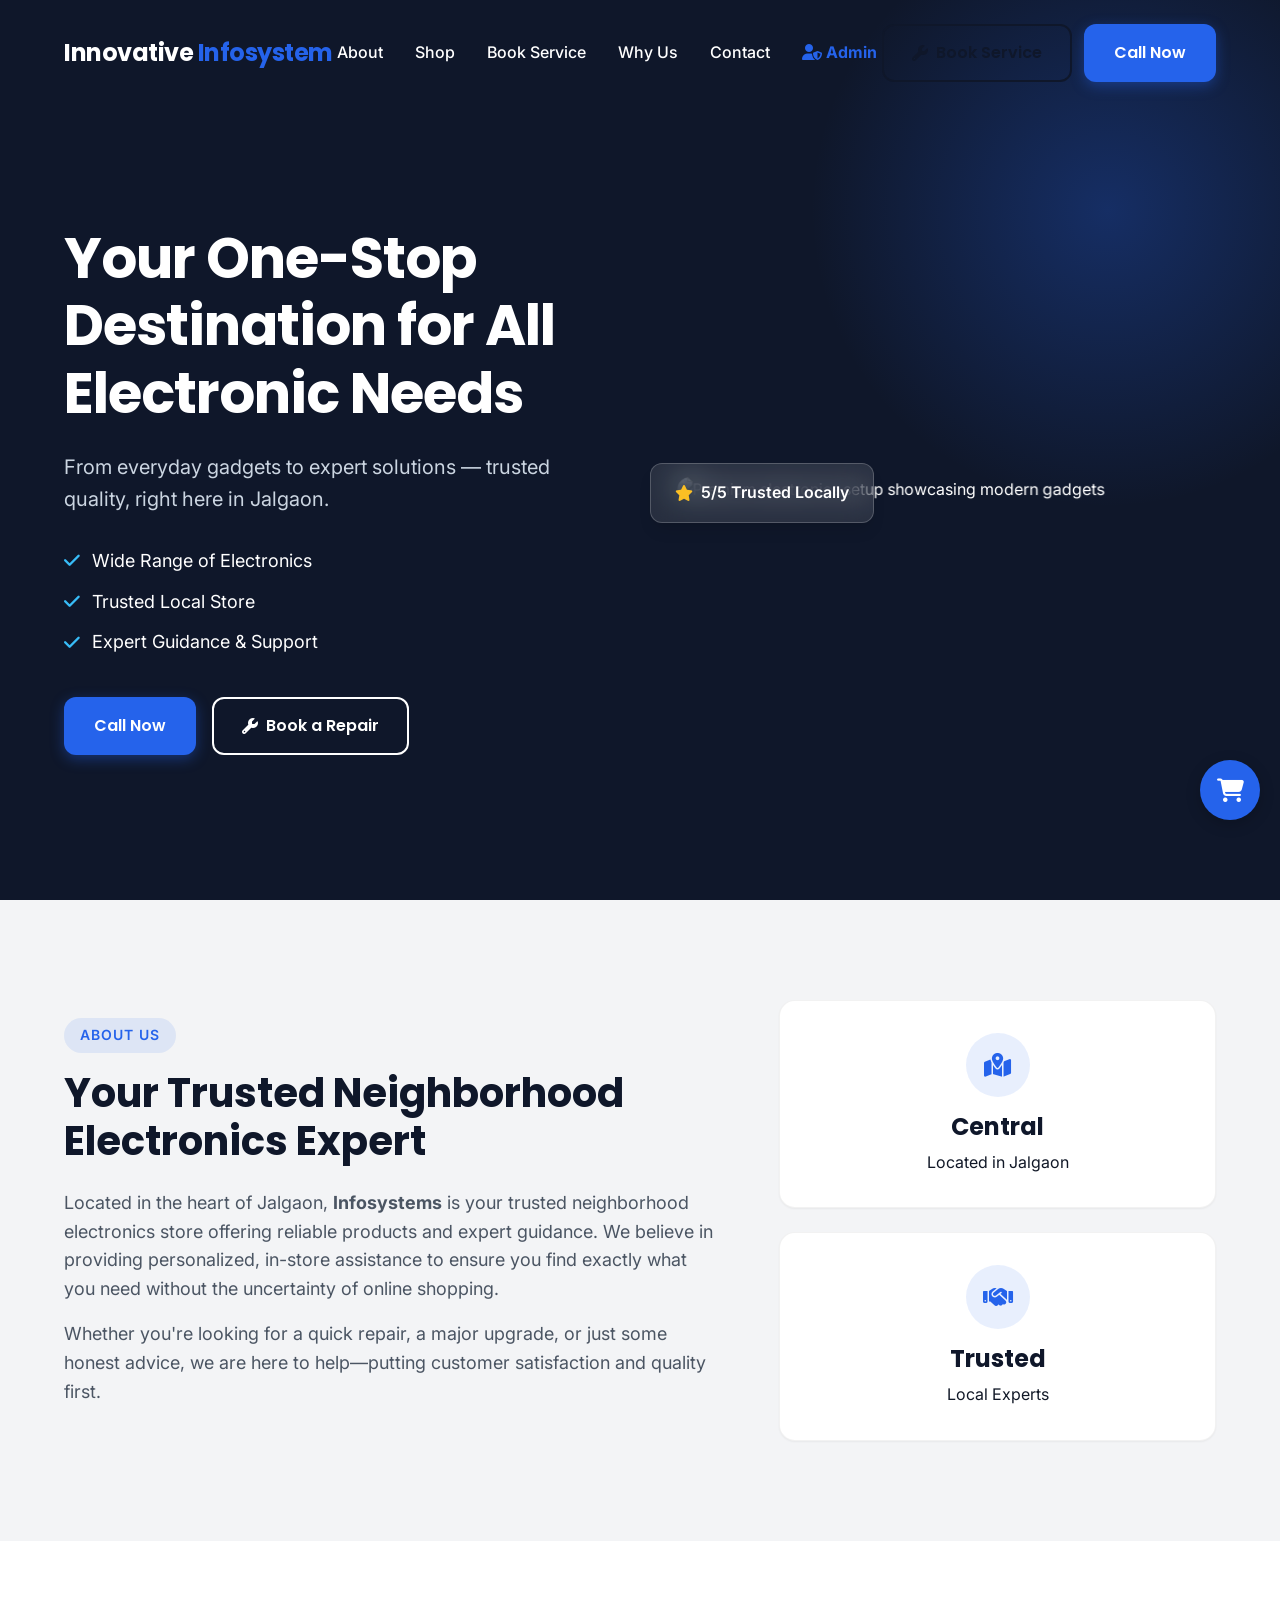
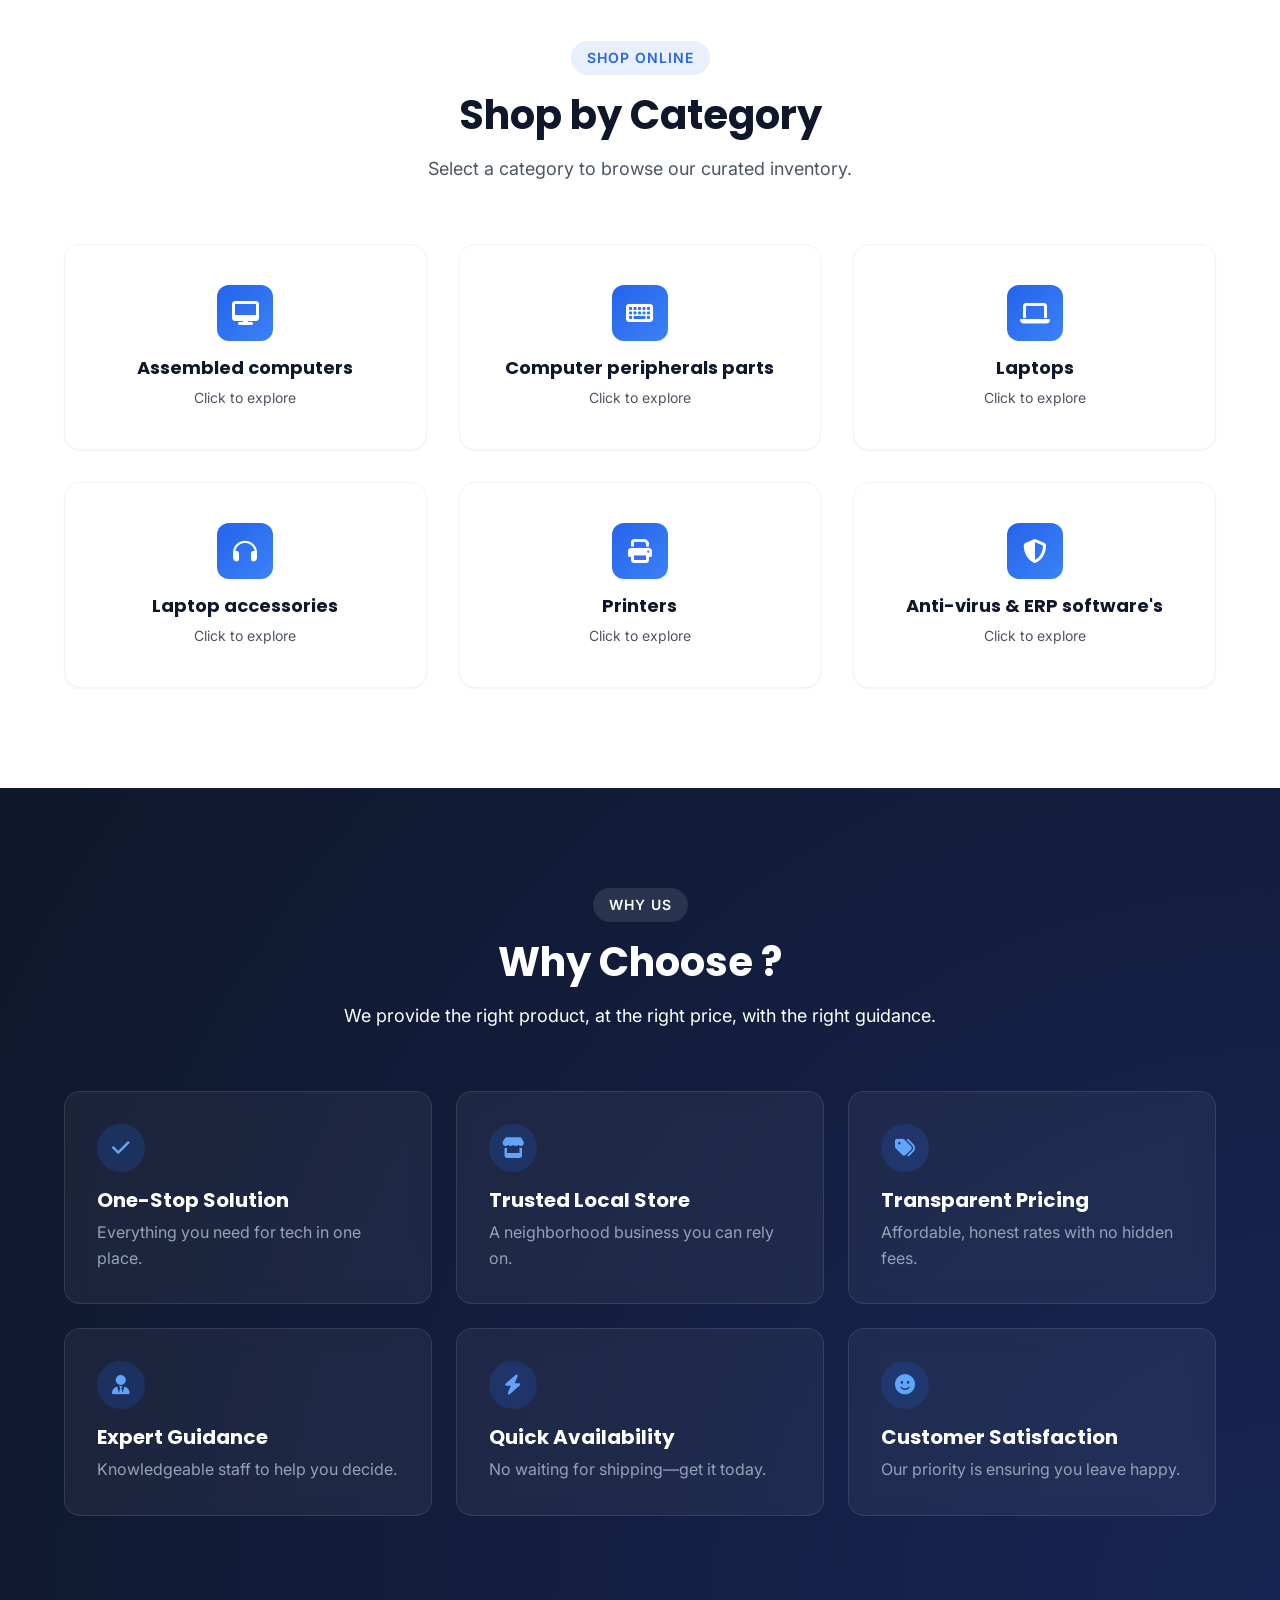
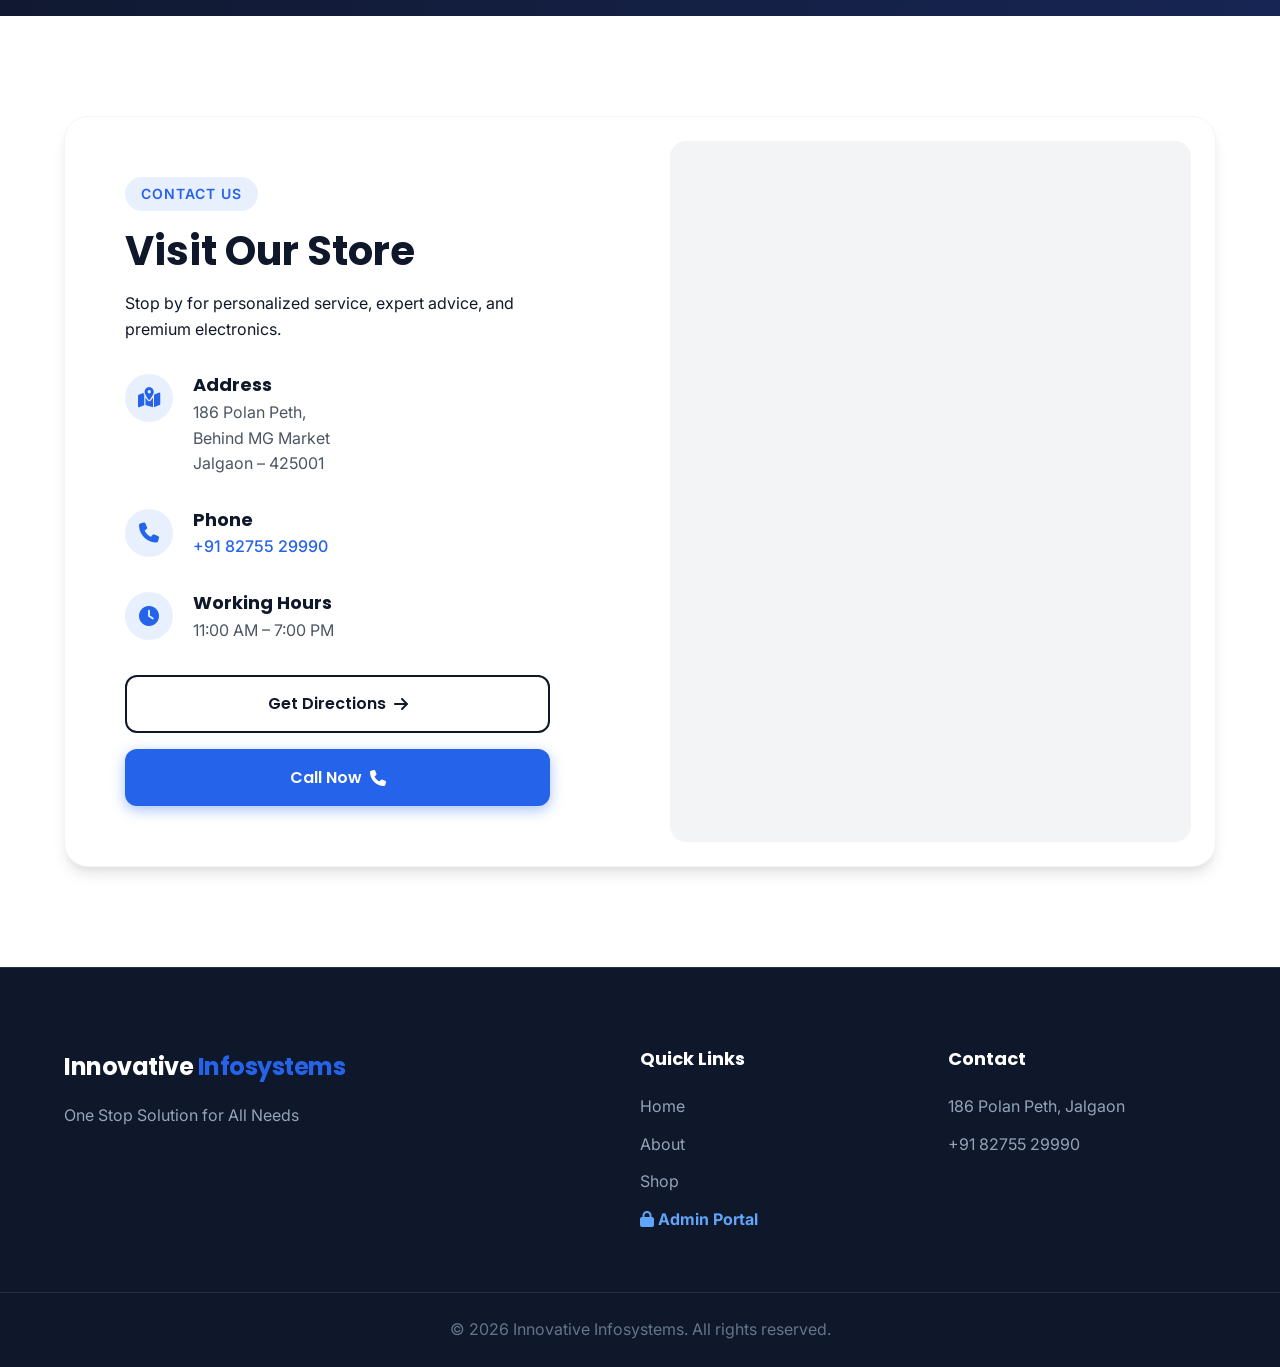
==== commit 9870e859: "feature addtion - service booking" ====
--- a/index.html
+++ b/index.html
@@ -27,12 +27,14 @@
                 <ul>
                     <li><a href="#about">About</a></li>
                     <li><a href="#shop">Shop</a></li>
+                    <li><a href="book-service.html">Book Service</a></li>
                     <li><a href="#why-choose-us">Why Us</a></li>
                     <li><a href="#contact">Contact</a></li>
                     <li><a href="admin.html" style="color: var(--accent-color); font-weight: bold;"><i class="fa-solid fa-user-shield"></i> Admin</a></li>
                 </ul>
             </nav>
             <div style="display: flex; gap: 12px; align-items: center;">
+                <a href="book-service.html" class="btn btn-outline d-none-mobile"><i class="fa-solid fa-wrench" style="margin-right:8px;"></i> Book Service</a>
                 <a href="tel:+918275529990" class="btn btn-primary d-none-mobile">Call Now</a>
             </div>
         </div>
@@ -53,7 +55,7 @@
                     </ul>
                     <div class="hero-ctas">
                         <a href="tel:+918275529990" class="btn btn-primary">Call Now</a>
-                        <a href="#contact" class="btn btn-outline-light">Visit Store</a>
+                        <a href="book-service.html" class="btn btn-outline-light"><i class="fa-solid fa-wrench" style="margin-right:8px;"></i> Book a Repair</a>
                     </div>
                 </div>
                 <div class="hero-image-wrapper">
@@ -237,6 +239,42 @@
         </div>
     </footer>
 
+    <!-- PC Configurator Modal -->
+    <div class="modal-overlay" id="pcConfigModal">
+        <div class="modal-content" style="max-width: 500px;">
+            <div style="display:flex; justify-content:space-between; align-items:center;" class="mb-4">
+                <h3 id="pcModalTitle">Customize Your Build</h3>
+                <button class="btn btn-outline btn-sm" id="closePcConfigBtn"><i class="fa-solid fa-times"></i></button>
+            </div>
+            <form id="pcConfigForm">
+                <input type="hidden" id="configProductId">
+                <div class="form-group">
+                    <label class="form-label"><i class="fa-solid fa-microchip" style="color: var(--accent-color); margin-right: 8px;"></i> Preferred Processor</label>
+                    <input type="text" id="configProcessor" placeholder="e.g. Intel Core i5 or Ryzen 5" class="form-control" required>
+                </div>
+                <div class="form-group">
+                    <label class="form-label"><i class="fa-solid fa-memory" style="color: var(--accent-color); margin-right: 8px;"></i> RAM & Storage</label>
+                    <input type="text" id="configRamStorage" placeholder="e.g. 16GB RAM + 512GB SSD" class="form-control" required>
+                </div>
+                <div class="form-group">
+                    <label class="form-label"><i class="fa-solid fa-desktop" style="color: var(--accent-color); margin-right: 8px;"></i> Monitor Size</label>
+                    <input type="text" id="configMonitor" placeholder="e.g. 24 inch / 27 inch / None" class="form-control" required>
+                </div>
+                <div class="form-group">
+                    <label class="form-label"><i class="fa-solid fa-crosshairs" style="color: var(--accent-color); margin-right: 8px;"></i> Purpose of PC</label>
+                    <textarea id="configPurpose" rows="3" placeholder="e.g. Gaming, Office work, Editing, AutoCAD..." class="form-control" required></textarea>
+                </div>
+                <div style="padding: 16px; background-color: #FFFFFF; border-radius: 8px; border: 1px dashed #94A3B8; margin-bottom: 24px; margin-top: 8px; box-shadow: 0 2px 4px rgba(0,0,0,0.02);">
+                    <p style="font-size: 0.875rem; color: var(--text-light); margin: 0; display: flex; align-items: flex-start;">
+                        <i class="fa-solid fa-circle-info" style="color: var(--accent-color); margin-top: 2px; margin-right: 8px;"></i>
+                        A custom quote will be calculated based on your specifications and sent to us via WhatsApp.
+                    </p>
+                </div>
+                <button type="submit" class="btn btn-primary w-100" style="padding: 16px; font-weight: bold; font-size: 1.1rem;"><i class="fa-solid fa-paper-plane" style="margin-right: 8px;"></i> Save Request</button>
+            </form>
+        </div>
+    </div>
+
     <!-- Cart Overlay -->
     <div class="modal-overlay" id="cartOverlay">
         <div class="modal-content cart-content" style="max-width: 400px; position: absolute; right: 0; top: 0; bottom: 0; height: 100%; border-radius: 0;">
--- a/styles.css
+++ b/styles.css
@@ -765,13 +765,28 @@
 /* Modals & Overlays */
 .modal-overlay {
     position: fixed; top: 0; left: 0; right: 0; bottom: 0;
-    background: rgba(0,0,0,0.5); display: none;
-    z-index: 1050; transition: var(--transition);
-}
-.modal-overlay.active { display: block; }
+    background: rgba(15, 23, 42, 0.6); display: none;
+    backdrop-filter: blur(4px);
+    z-index: 1050; transition: all 0.3s ease;
+}
+.modal-overlay.active { 
+    display: flex; 
+    justify-content: center; 
+    align-items: center; 
+}
+.modal-content {
+    background-color: #F8FAFC; 
+    padding: 32px;
+    border-radius: 16px;
+    width: 100%;
+    margin: 20px;
+    max-height: 90vh;
+    overflow-y: auto;
+    box-shadow: 0 20px 40px rgba(0,0,0,0.2);
+}
 .cart-content {
     background: white; padding: 24px; box-shadow: var(--shadow-lg);
-    display: flex; flex-direction: column;
+    display: flex; flex-direction: column; border-radius: 0; margin: 0; height: 100%;
 }
 .product-card {
     transition: var(--transition); cursor: default;
@@ -780,3 +795,36 @@
     transform: translateY(-5px);
     box-shadow: var(--shadow-hover);
 }
+
+/* Base Form Layout */
+.form-control {
+    width: 100%;
+    padding: 14px 16px;
+    margin-bottom: 20px;
+    background-color: #FFFFFF;
+    border: 1px solid #CBD5E1;
+    border-radius: 8px;
+    font-family: var(--font-body);
+    font-size: 1rem;
+    color: var(--primary-color);
+    transition: all 0.2s ease;
+    box-shadow: inset 0 2px 4px rgba(0,0,0,0.03);
+}
+
+.form-control:focus {
+    outline: none;
+    border-color: var(--accent-color);
+    box-shadow: 0 0 0 4px rgba(37, 99, 235, 0.15);
+}
+
+.form-label {
+    display: block;
+    margin-bottom: 8px;
+    font-weight: 600;
+    color: var(--primary-color);
+    font-size: 0.95rem;
+}
+
+.form-group {
+    margin-bottom: 8px;
+}
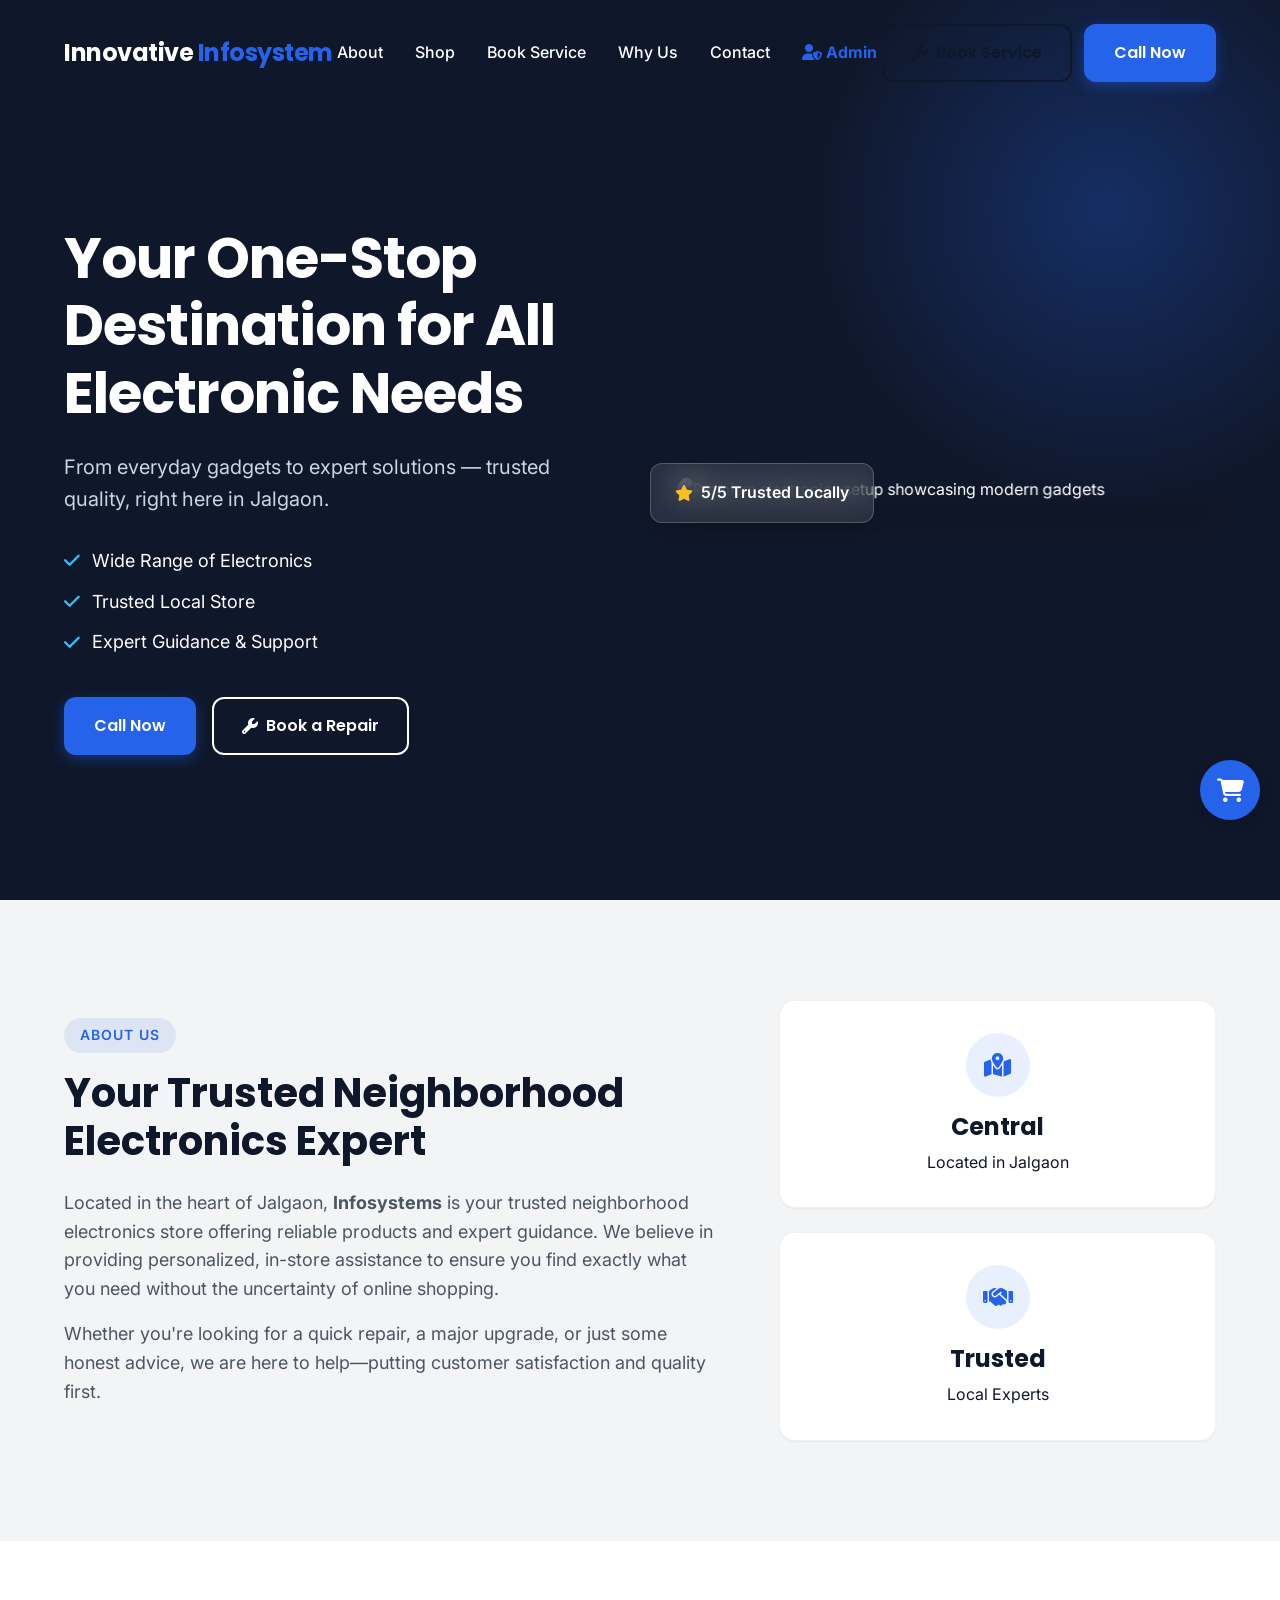
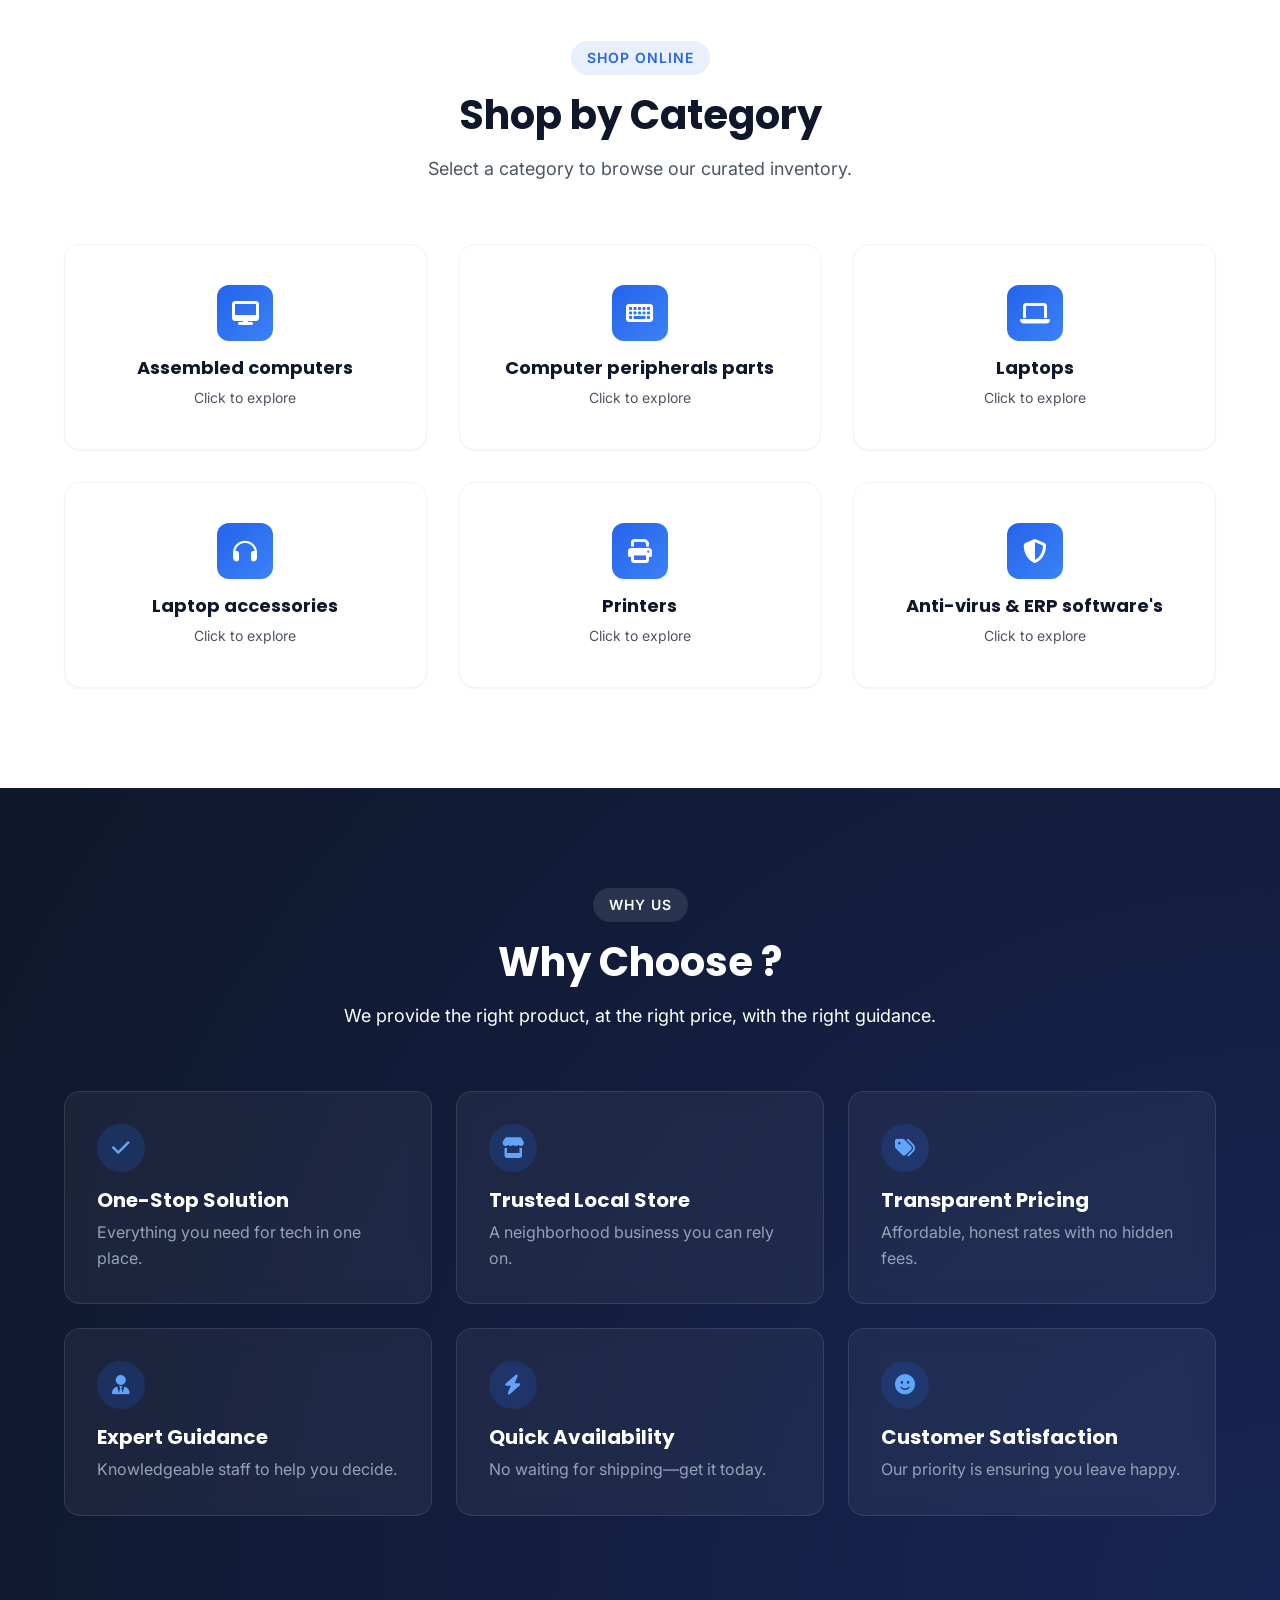
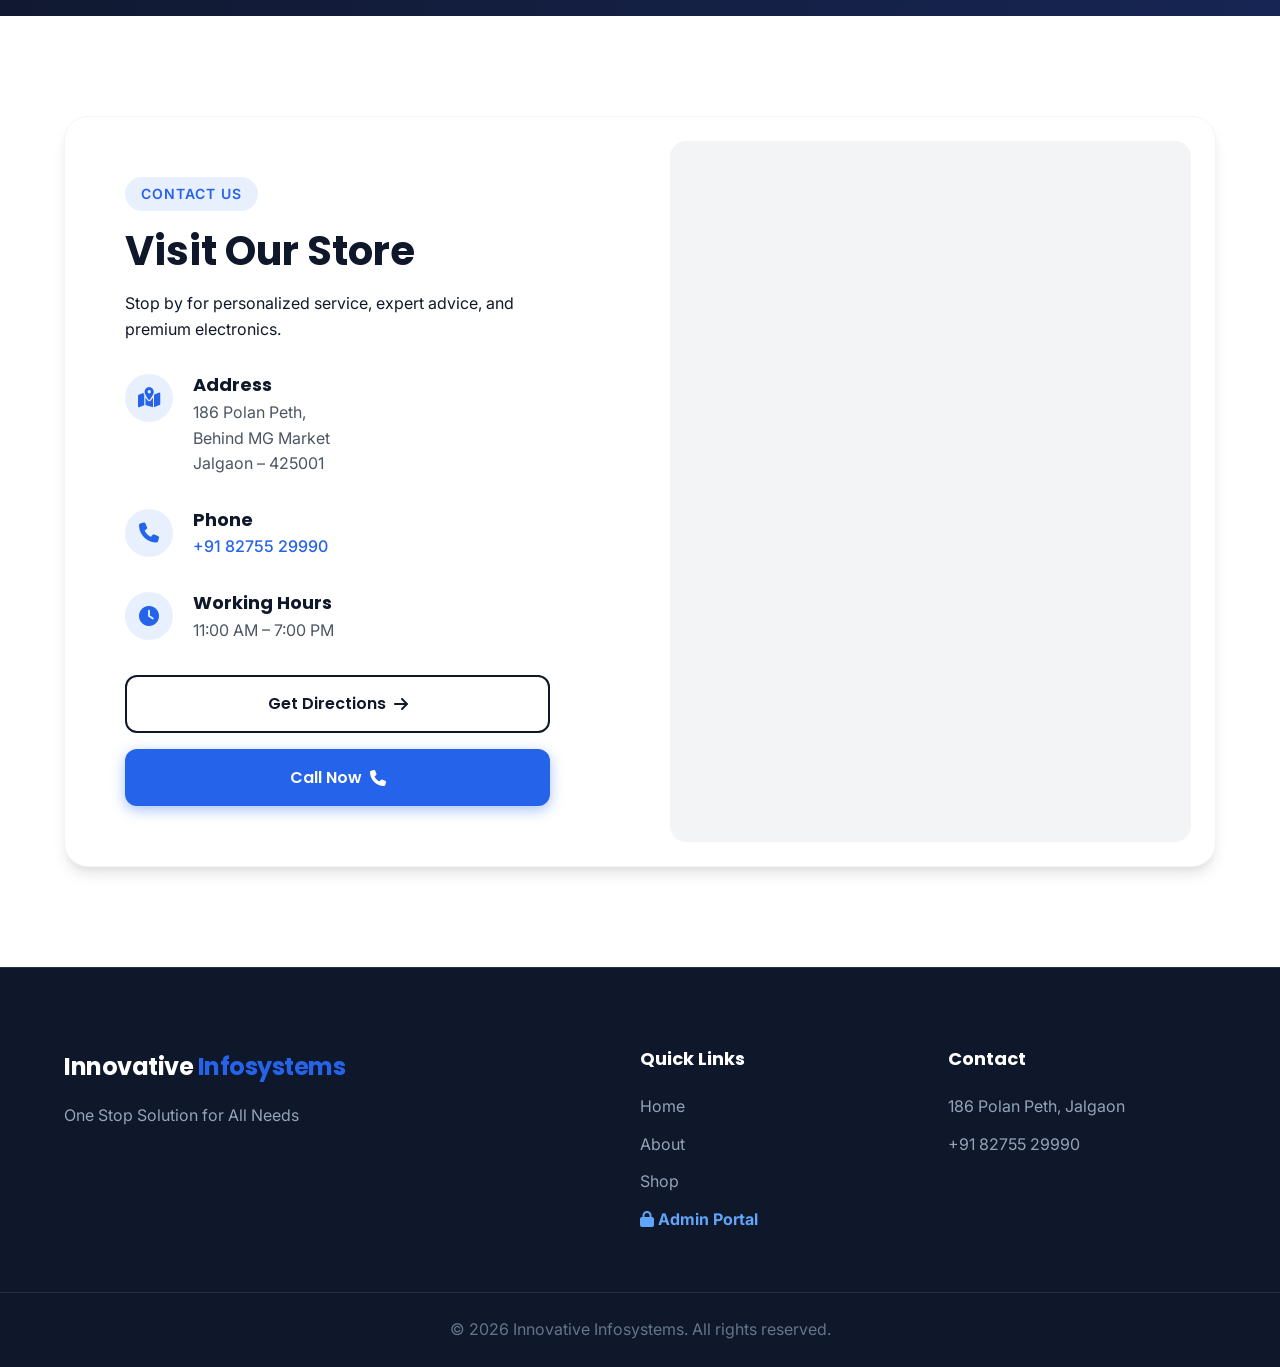
==== commit 9356f793: "Home Page Bug Fix" ====
--- a/index.html
+++ b/index.html
@@ -59,8 +59,7 @@
                     </div>
                 </div>
                 <div class="hero-image-wrapper">
-                    <img src="_hero.png" alt="Premium electronics setup showcasing modern gadgets"
-                        class="hero-image">
+                    <img src="https://images.unsplash.com/photo-1593640495253-23196b27a87f?w=1000&q=80" alt="Premium electronics setup showcasing modern gadgets" class="hero-image" style="border-radius: 16px; box-shadow: 0 20px 40px rgba(0,0,0,0.15); object-fit: cover;">
                     <div class="glass-badge">
                         <i class="fa-solid fa-star"></i> 5/5 Trusted Locally
                     </div>
